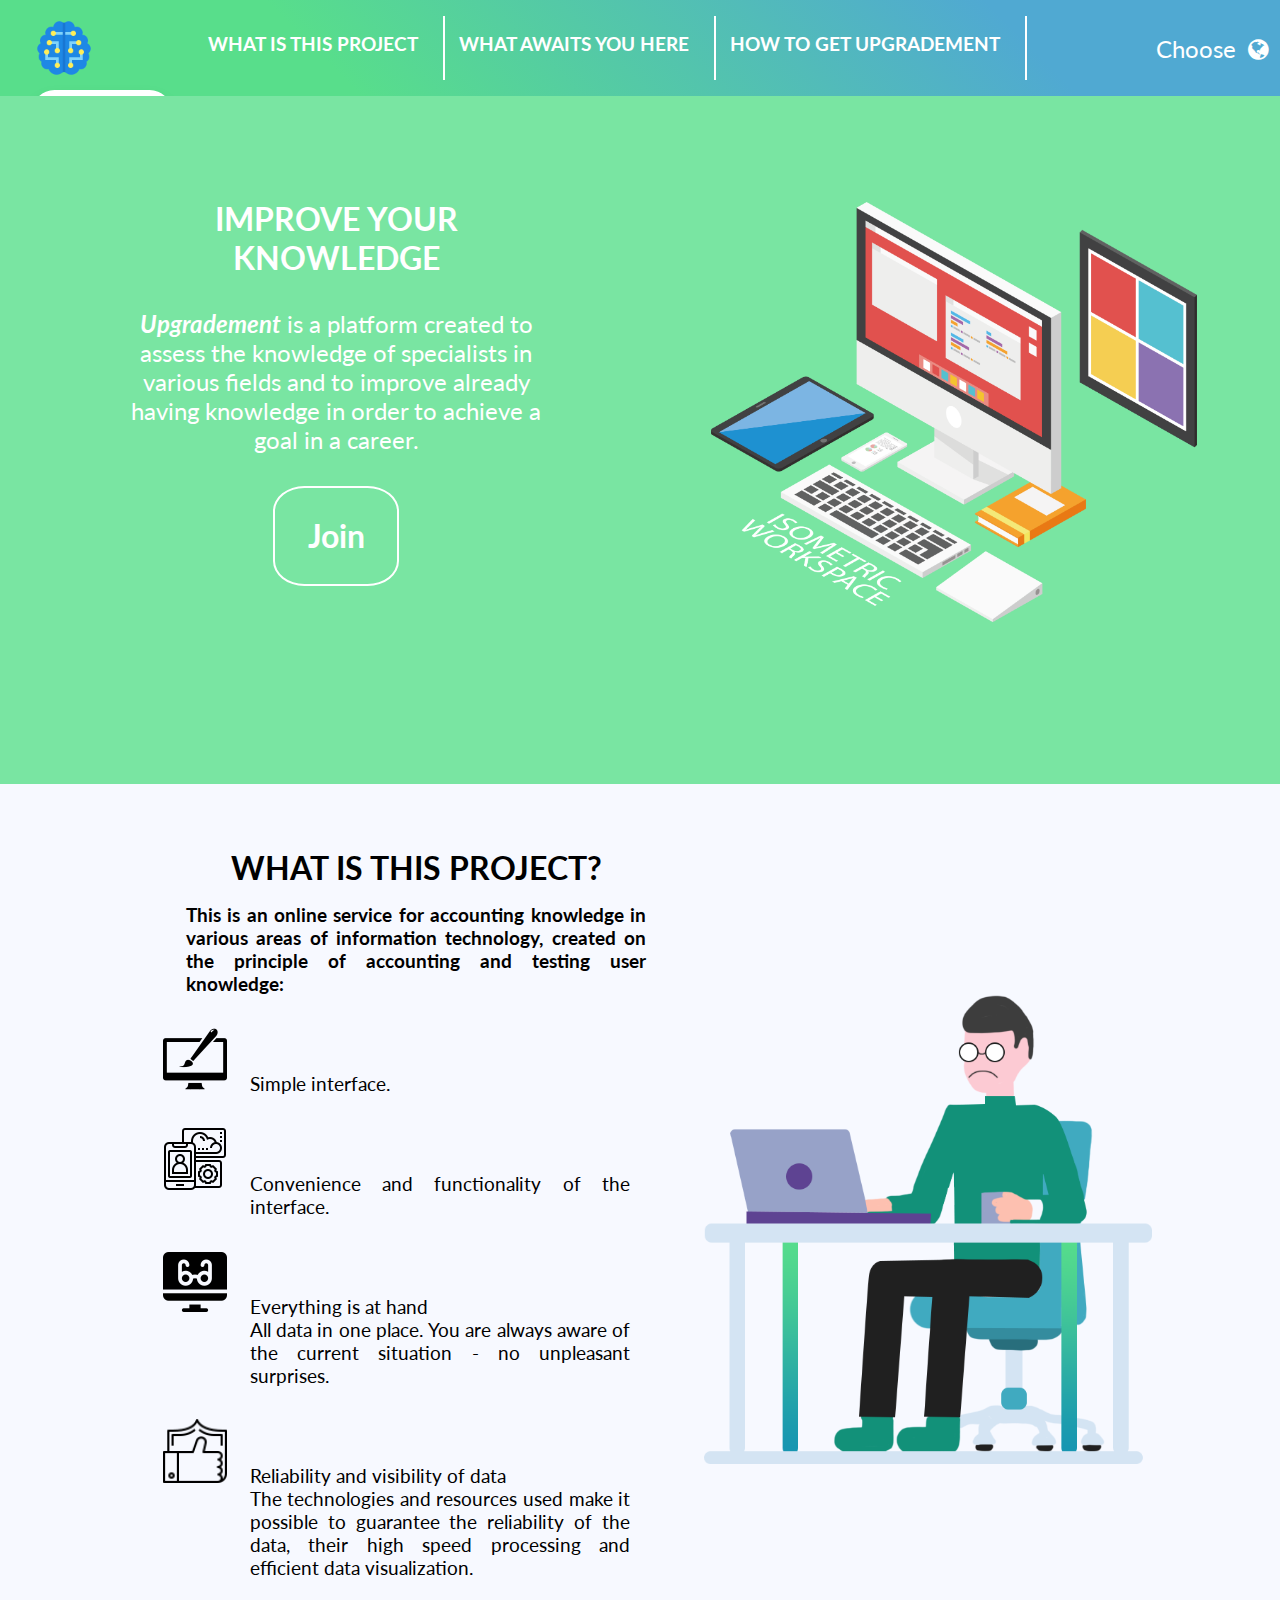
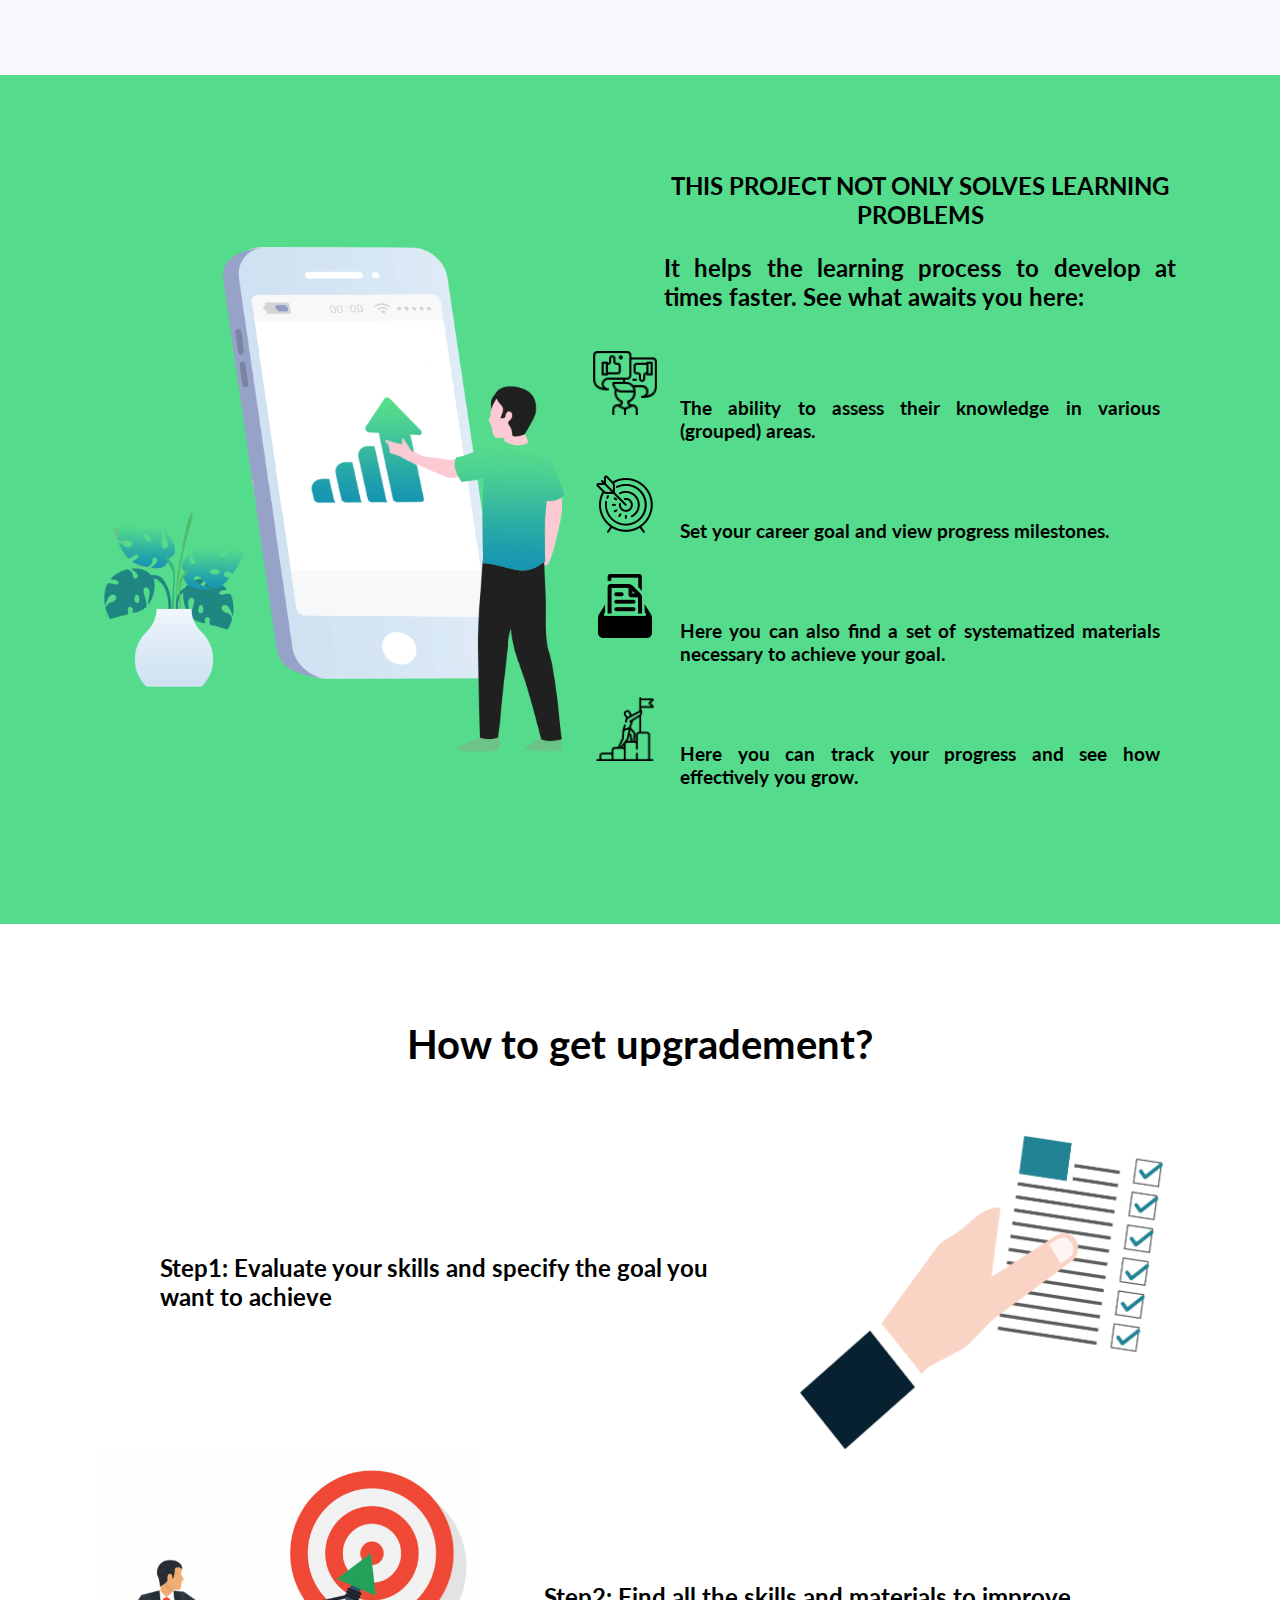
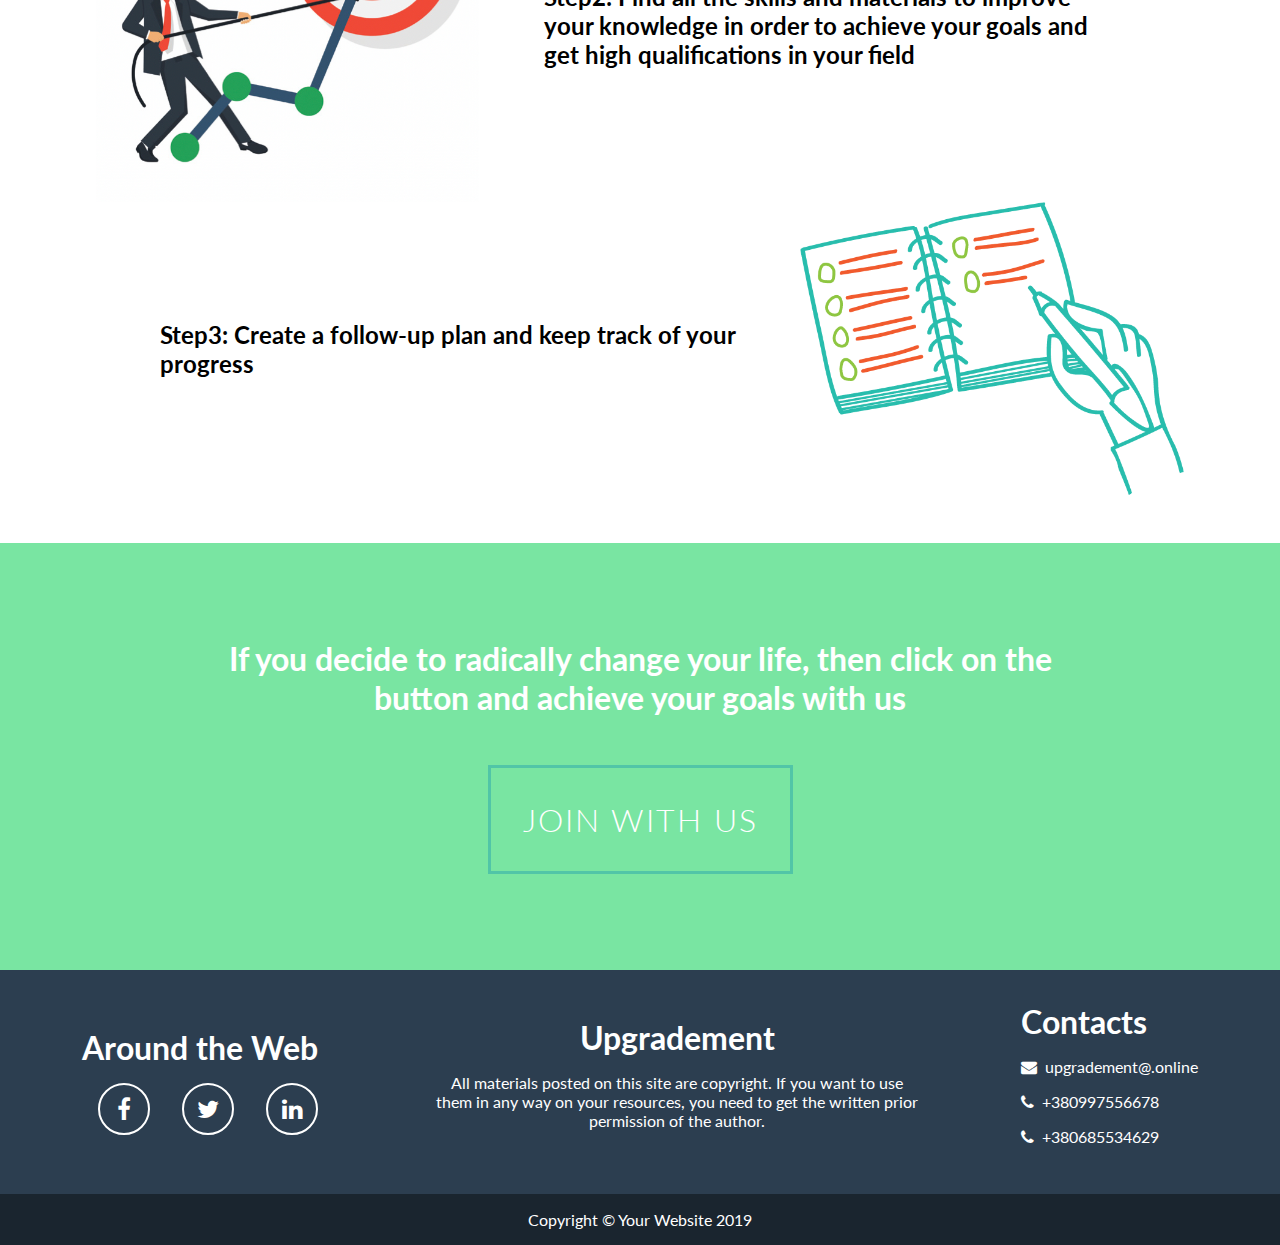
==== about_project.html @ 547504a0 "Add files via upload" ====
<!DOCTYPE html>
<html lang="en">
<head>
	<meta charset="UTF-8">
	<title>Upgradement</title>
	<link rel="stylesheet" type="text/css" href="css/style_about_project.css">
	<link rel="shortcut icon" href="img/favicon.png"/>
	<link rel="stylesheet" href="https://maxcdn.bootstrapcdn.com/font-awesome/4.5.0/css/font-awesome.min.css">
	<script type="text/javascript" src="js/jquery-3.4.1.min.js"></script>
		<script type="text/javascript" src="js/slaider.js"></script>
	<script type="text/javascript">
		/*$(window).on('load', function () {
    	var $preloader = $('#preloader'),
        $animation = $preloader.find('.animation');
    	$animation.fadeOut();
    	$preloader.delay(500).fadeOut('slow');
		});*/
	</script>

	<script type="text/javascript" src="js/slaider.js"></script>
</head>
<body>
	<!--<div id="preloader"><div class="contpre"><span class="animation"></span><br>Loading<br><br><br><img src="img/832.gif"></div></div>-->
	<header>
		<div class="menu_fixed">	
			<a href="about_project.html" class="logo"><img src="img/logo.png" alt="Improve your knowledge" class="logo" onmouseover="this.src='img/logo_hover.png';"  
			onmouseout="this.src='img/logo.png';"/></a>
			<nav class="menu stroke">
				<ul class="menu__list">
					<li class="menu__item">
						<a href="#about_project"  class="btn" style="text-transform: uppercase;">What is this project </a>
					</li>
					<li class="menu__item" style="text-transform: uppercase;">
						<a href="#awaits" class="btn">What awaits you here </a>
					</li>
					<li class="menu__item">
						<a href="#getting" class="btn">How to get upgradement</a>
					</li>
				</ul>
			</nav>
			<div id="menu_body">
	<ul>
		<li><a href="#" onclick="openMenu('sub_menu_3');return(false)" class="language">Choose&nbsp;&nbsp;<i class="fa fa-globe" aria-hidden="true"></i></a>
			<ul id="sub_menu">
				<li><a href="#">English</a></li>
				<li><a href="#" onclick="window.open('http://translate.google.com/translate?u='+encodeURIComponent(location.href)+'&langpair=id%cen&ru=en&sl=ru&tl=ua');"
>Українська</a></li>
				<li><a href="#" onclick="window.open('http://translate.google.com/translate?u='+encodeURIComponent(location.href)+'&langpair=id%cen&ru=en&sl=ru&tl=ru');"
>Російська</a></li>
			</ul>
		</li>
	</ul>
</div>
			<!--
			 <div id="nav">
        <div class="menu-item">
           Choose&nbsp;&nbsp;<i class="fa fa-globe" aria-hidden="true"></i>
            <div class="submenu">
               <ul>
               	<li><a href="#">English</li>
               	<li><a href="#">Українська</li>
               	<li><a href="#">Російська</li>
               </ul>
            </div>
        </div>
    </div>-->
			<a href="registration.html" class="btn-join">Join</a>
		</div>
	</header>
	<section class="page1">
		<div class="container">
			<div class="main-text">
				<h1 class="sign" style="text-transform: uppercase;">Improve your knowledge</h1>
				<p class="content"><span class="upgradement">Upgradement</span> is a platform created to assess the knowledge of specialists in various fields and to improve already having knowledge in order to achieve a goal in a career.</p>
				<a href="registration.html" class="button_join">Join</a>
			</div>
			<div class="slaider">
					<img src="img/slaider/slaider_2.png" class="slaider_2 slide" alt="" />
					<img src="img/slaider/slaider_1.png" class="slaider_1 slide" alt="" />
	 				<img src="img/slaider/slaider_3.png" class="slaider_3 slide" alt="" />
	 				<img src="img/slaider/slaider_4.png" class="slaider_4 slide" alt="" />
	 				<img src="img/slaider/slaider_5.png" class="slaider_5 slide" alt="" />
	 		
			</div>
		</div>
	</section>
	<section class="page2" id="about_project">
		<div class="container_page2">
			<div class="main-text text_page2">
				<h1 class="sign_page2">What is this project?</h1>
				<p class="content_page2">This is an online service for accounting knowledge in various areas of information technology, created on the principle of accounting and testing user knowledge:</p>
				<ul class="list">
					<li style = "list-style-image: url(img/list_page2/list_1.png);">Simple interface.</li>
					<li style = "list-style-image: url(img/list_page2/list_2.png);">Convenience and functionality of the interface.</li>
					<li style = "list-style-image: url(img/list_page2/list_3.png);">Everything is at hand<br>
All data in one place. You are always aware of the current situation - no unpleasant surprises.</li>
					<li style = "list-style-image: url(img/list_page2/list_4.png);">Reliability and visibility of data<br>The technologies and resources used make it possible to guarantee the reliability of the data, their high speed
processing and efficient data visualization.</li>
				</ul>
			</div>
			<div class="page2_images">
				<img src="img/difficulties-img.png" class="img_page2"/>
			</div>
		</div>
	</section>
	<section class="page3" id="awaits">
		<div class="container_page3">
			<div class="page3_images">
				<img src="img/problems-img.png" class="img_page3"/>
			</div>
			<div class="page3_content">
				<h1 class="sign_page3">This project not only solves learning problems</h1>
				<p class="text_page3">It helps the learning process to develop at times faster. See what awaits you here:</p>
				<ul class="list_page3">
					<li style = "list-style-image: url(img/list_page3/list_1.png); ">The ability to assess their knowledge in various (grouped) areas.</li>
					<li style = "list-style-image: url(img/list_page3/list_2.png);">Set your career goal and view progress milestones.</li>
					<li style = "list-style-image: url(img/list_page3/list_3.png);">Here you can also find a set of systematized materials necessary to achieve your goal.</li>
					<li style = "list-style-image: url(img/list_page3/list_4.png);">Here you can track your progress and see how effectively you grow.</li>
				</ul>
			</div>
		</div>
	</section>
	<section class="page4" id="getting">
		<div class="container_page4">
			<div class="page4_content">
				<h1 class="sign_page4">How to get upgradement?</h1>
				<div class="step1">
					<p class="step1_text">Step1: Evaluate your skills and specify the goal you want to achieve</p>
					<img src="img/step1.png" class="step1_img">
				</div>
				<div class="step2">
					<img src="img/step2.png" class="step2_img">
					<p class="step2_text">Step2: Find all the skills and materials to improve your knowledge in order to achieve your goals and get high qualifications in your field</p>
				</div>
				<div class="step3">
					<p class="step3_text">Step3: Create a follow-up plan and keep track of your progress</p>
					<img src="img/step3.png" class="step3_img">
				</div>
			</div>
		</div>
	</section>
	<section class="page5">
		<div class="container_page5">
			<div class="page5_content">
				<h1 class="sign_page5">If you decide to radically change your life, then click on the button and achieve your goals with us</h1>
				<a class="button_agreement" href="registration.html">Join with us</a>
			</div>
		</div>
	</section>
	<footer>
		<div class="wrapper">
			<div class="allaround">
          		<h4 class="around">Around the Web</h4>
          		<div class="social-icons">
            		<a href="#"><i class="fa fa-facebook" aria-hidden="true"></i></a>
            		<a href="#"><i class="fa fa-twitter" aria-hidden="true"></i></a>
            		<a href="#"><i class="fa fa-linkedin" aria-hidden="true"></i></a>
        		</div>
      		</div>
			<div class="text-block">	
				<h1 class="footer_sign">Upgradement</h1>
				<p class="footer_text">All materials posted on this site are copyright. If you want to use them in any way on your resources, you need to get the written prior permission of the author.</p>
			</div>
			<div class="contacts">
				<h1 class="footer_contacts">Contacts</h1>
				<a href="#" class="mail"><i class="fa fa-envelope" aria-hidden="true"></i>&nbsp;&nbsp;upgradement@.online</a>	
				<p class="phone"><i class="fa fa-phone" aria-hidden="true"></i>&nbsp;&nbsp;+380997556678</p>
				<p class="phone"><i class="fa fa-phone" aria-hidden="true"></i>&nbsp;&nbsp;+380685534629</p>
		</div>
		</div>
		<div class="footer_copyright">	
			<p class="copyright">Copyright © Your Website 2019</p>
		</div>

	</footer>
	<!--<div id="openRegistration" class="modalDialog">

		<div class="registration">	
			<a href="#close" title="Close" class="close">X</a>
			<form>
	  		
	  			<input checked="" id="join" name="action" type="radio" value="join">
	  			<label for="join">Join</label>
	  		
	  			<input  id="login" name="action" type="radio" value="Login">
	  			<label for="login">Login</label>
	  			<div id="wrapper">
	    			<input id="email" placeholder="Email" type="text">
	    			<input id="phone" placeholder="Phone" type="tel">
	    			<input id="pass" placeholder="Password" type="password">
	    			<input id="repass" placeholder="Repeat password" type="password">
	  			</div>
	  			<button type="submit">
	    		
	      		Join
	 
	  		</button>
			</form>
		</div>
	</div>-->
</body>

<script type="text/javascript">
var id_menu = new Array('sub_menu_1','sub_menu_2','sub_menu_3');
startList = function allclose() {
	for (i=0; i < id_menu.length; i++){
		document.getElementById(id_menu[i]).style.display = "none";
	}
}
function openMenu(id){
	for (i=0; i < id_menu.length; i++){
		if (id != id_menu[i]){
			document.getElementById(id_menu[i]).style.display = "none";
		}
	}
	if (document.getElementById(id).style.display == "block"){
		document.getElementById(id).style.display = "none";
	}else{
		document.getElementById(id).style.display = "block";
	}
}
window.onload=startList;
</script>


</html>
---- css/style_about_project.css ----
@import url('https://fonts.googleapis.com/css?family=Lato&display=swap');
* {
	margin: 0;
	padding: 0;
	font-family: 'Lato', sans-serif;
}

/*#preloader{
position: fixed;
left: 0;
top: 0;
right:0;
bottom:0;
z-index: 99999;
background-color: #FFFFFF;
}
 
 
.contpre{
width: 250px;
height: 100px;
position: absolute;
left: 50%;
top: 48%;
margin-left:-125px;
margin-top:-75px;
color:#000000;
font-style: italic;
font-size:5rem;
letter-spacing:-2px;
text-align:center;
line-height:35px;
}
 
#preloader .animation {
position: absolute;
width: 41px;
height: 41px;
background: url(images/oval.svg) center center no-repeat;
background-size:41px;    
margin: -16px 0 0 -16px;}
*/
.menu_fixed {
	display: flex;
	flex-direction: row;
	align-items: center;
	flex-wrap: wrap;
	justify-content: space-between;
	padding: 1rem 2rem;
	height: 4rem;
	background-image: linear-gradient(45deg, #58de8b, #58de8b, #53c4ad,#50a9d2, #50a9d2);
	overflow: hidden;
    position: fixed; 
    top: 0; 
    width: 100%;
	width: 100%;
	z-index: 1000;

}

.logo {
	width: 4rem;
  	display: block; 
}


#menu_body {
	display: flex;
	flex-direction: column;
	justify-content: center;
	align-items: center;
	text-align: center;
}

.language {
	font-size: 2rem;
}


#menu_body li ul {
	display: none;
	}
#sub_menu {
	position: fixed;
	width: 200px;
	height: 150px;
	display: flex;
	justify-content: center;
	align-items: center;
	margin: 0 auto;
	text-align: center;
}
#menu_body li:hover ul, #menu_body li.over ul {
	display: block;
	}
 #menu_body {
    background:#50a9d2;
    width: 200px;
    }
#menu_body a {
	display: block;
	width: 200px;
	height: auto;
	padding: 12px 0px;
	} 

#menu_body ul li {
    list-style-type: none;
    } 

#menu_body ul li a {
    color: #fff;
    text-decoration: none;
	font-size: 1.5rem;
    } 

#menu_body ul li a:hover {
    color: #50a9d2;
    text-decoration: none;
	background:#FFFFFF;
    } 

#menu_body ul li ul li {
    border: 0;
    list-style-type: none;
    color: #fff;
    list-style-position: inside;
	background:#50a9d2;
    } 


.menu {
	width: 65%;
	display: flex;
}

.menu__list {
	list-style-type: none;
	display: flex;
	flex-direction: row;
  	align-items: center;
  	width: 100%;
  	margin: 0 auto;
  	justify-content: space-around;
}

.menu__item {
	padding: 0;
	width: auto;
	height: 100%;
  	display: flex;
}

nav {
  width: 100%;
  display: flex;
  align-items: center;
  justify-content: space-between;
}

nav ul {
  list-style: none;
  text-align: center;
}
nav ul .menu__item {
  display: inline-block;
}
nav ul .menu__item a {
  display: block;
  color: #FFFFFF;
  margin: auto;
  cursor: pointer;
  font-size:1.2rem;
  font-weight: bold;
  position: relative;
  text-decoration: none;
  text-transform: uppercase;
  width: 100%; 
  font-family: 'Lato', sans-serif;
  height: 2rem;
  border-right: 2px solid #FFFFFF;
  padding: 1rem 1rem 1rem 0;
}
nav ul li a,
nav ul li a:after,
nav ul li a:before {
  transition: all .5s;
}


nav.stroke ul li .btn {
  position: relative;
}
nav.stroke ul li .btn:after {
  position: absolute;
  bottom: 0;
  left: 0;
  right: 0;
  margin: auto;
  width: 0%;
  content: '.';
  color: transparent;
  background: #FFFFFF;
  height: 1px;
}
nav.stroke ul li .btn:hover:after {
  width: 100%;
}
nav.stroke ul li .btn:hover {
  width: 100%;
  background-color: Transparent;
  background-repeat:no-repeat;
}

.btn-join {
  text-decoration: none;
  outline: none;
  display: flex;
  align-self: flex-end;
  display: inline-block;
  width: 140px;
  height: 45px;
  line-height: 45px;
  border-radius: 45px;
  margin: 10px 50px 10px 0;
  font-family: 'Montserrat', sans-serif;
  font-size: 24px;
  text-transform: uppercase;
  text-align: center;
  letter-spacing: 3px;
  font-weight: 600;
  color: #79E5A2;
  background: white;
  box-shadow: 0 8px 15px rgba(0,0,0,.1);
  transition: .3s;
}
.btn-join:hover {
  background: #2EE59D;
  box-shadow: 0 15px 20px rgba(46,229,157,.4);
  color: white;
  transform: translateY(-7px);
}


/*header-end*/
/*content*/
.container {
	display: grid;
	grid-template-columns: [col1start] 50% [col1end] 10px 
                           [col2start] 50% [col2end];
    grid-template-rows: [row1start] auto [row1end];
    width: 95%;
    height: 40rem;
    margin: 0 auto;
    padding-top: 6rem;
    padding-bottom: 3rem;
    

}

.main-text {
	width: 100%;
	height: 100%;
	grid-column: col1start/col1end;
	grid-row: row1start;
	display: flex;
	flex-direction: column;
	justify-content: center;
	align-items: center;

}

.slaider {
	width: 100%;
	height: auto;
	grid-column: col2start/col2end;
	grid-row: row1start;
	display: flex;
	justify-content: center;
	align-items: center;
	position: relative;
	overflow:hidden;
}

.actived {
z-index: 2;
}

.slaider .slaider_1,
.slaider .slaider_2,
.slaider .slaider_3,
.slaider .slaider_4,
.slaider .slaider_5 {
	width: 80%;
	height: auto;
	margin-bottom: 3rem;

}

.slide {
opacity: 0;
position: absolute;
}

.page1 {
	background-color: #79E5A2;
}

.button_join {
	background-color: #79E5A2;
	color: #FFFFFF;
	border: 2px solid #FFFFFF;
	font-size: 2em;
	width: 20%;
	height: 15%;
	font-weight: bold;
	border-radius: 25%;
	margin-bottom: 3rem;
	cursor: pointer;
	color: #FFFFFF;
	text-decoration: none;
	display: flex;
	justify-content: center;
	align-items: center;
}

.button_join:hover {
	background-color: #F3F3F3;
	border: 2px solid #1A99AD;
	color: #50AFC8;
}



.sign {
	font-size: 2rem;
	color: #FFFFFF;
	width: 70%;
	text-align: center;
	margin-bottom: 2rem;
	font-weight: bold;
}

.upgradement {
	font-weight: bold;
	font-style: italic;
}

.content {
	font-size: 1.5rem;
	color: #FFFFFF;
	width: 70%;
	text-align: center;
	margin-bottom: 2rem;
}

.page2 {
	background-color: #F7F9FF;
}

.container_page2 {
	width: 100%;
	height: auto;
	display: flex;
	flex-direction: row;
	flex-wrap: wrap;
	justify-content: center;
	padding: 4rem 0;
}

.text_page2 {
	width: 45%;
}

.sign_page2 {
	font-size: 2rem;
	color: #000000;
	width: 70%;
	text-align: center;
	margin-bottom: 1rem;
	font-weight: bold;
	text-transform: uppercase;
}

.content_page2 {
	font-size: 1.2rem;
	color: #000000;
	width: 80%;
	display: flex;
	justify-content: center;
	padding: 0 1rem;
	text-align: justify;
	font-weight: bold;
	margin-bottom: 1rem;
}

.page2_images {
	width: 35%;
	display: flex;
	justify-content: center;
	align-items: center;
}

.page2_images .img_page2 {
	width: 100%;
	height: auto;
	margin: 4rem 0;

}

.list {
	display: flex;
	width: 80%;
	justify-content: center;
	flex-direction: column;
	text-align: justify;
	font-size: 1.2rem;
	margin-bottom: 1rem;
}

.list li {
	padding: 1rem;
	margin-left: 3rem;
}

.container_page3 {
	display: flex;
	flex-direction: row;
	flex-wrap: wrap;
	justify-content: center;
	width: 100%;
	height: auto;
}

.page3 {
	background-color: #54DC8C; 
	padding: 6rem 0;
}

.page3_images {
	width: 40%;
	display: flex;
	justify-content: space-between;
	align-items: center;
	margin: 3rem; 
}

.page3_images .img_page3 {
	width: 90%;
	height: 90%;
}

.page3_content {
	width: 40%;
	display: flex;
	flex-direction: column;
	justify-content: center;
	align-items: center;
	margin-right: 3rem;
}

.sign_page3 {
	font-size: 1.5rem;
	color: #000000;
	text-align: center;
	font-weight: bold;
	text-transform: uppercase;
	margin-bottom: 1.5rem;
}

.text_page3 {
	margin-bottom: 1.5rem;
	font-size: 1.5rem;
	font-weight: bold;
	text-align: justify;
	color:#000000;
}

.list_page3 {
	margin-bottom: 1.5rem;
	font-size: 1.2rem;
	font-weight: bold;
	text-align: justify;
	color:#000000;
}

.list_page3 li {
	padding: 1rem; 
}

.container_page4 {
	display: flex;
	flex-direction: column;
	justify-content: center;
	width: 100%;
	height: auto;
	padding: 3rem 0;
}

.sign_page4 {
	text-align: center;
	font-size: 2.5rem;
	margin: 3rem;
}

.step1 {
	display: flex;
	justify-content: center;
	flex-direction: row;
	flex-wrap: wrap;
	align-items: center;
	font-size: 1.5rem;
	font-weight: bold;
}

.step1_img {
	width: 30%;
}

.step1_text,
.step2_text,
.step3_text {
	width: 45%;
	padding: 0 4rem;
}

.step2 {
	display: flex;
	justify-content: center;
	flex-direction: row;
	flex-wrap: wrap;
	align-items: center;
	font-size: 1.5rem;
	font-weight: bold;
}

.step2_img {
	width: 30%;
}

.step3 {
	display: flex;
	justify-content: center;
	flex-direction: row;
	flex-wrap: wrap;
	align-items: center;
	font-size: 1.5rem;
	font-weight: bold;
}

.step3_img {
	width: 30%;
}

.container_page5 {
	width: 100%;
	height: auto;
	padding: 3rem 0;
	background-color: #79E5A2;
}

.page5_content {
	display: flex;
	justify-content: center;
	align-items: center;
	flex-direction: column;
}

.sign_page5 {
	font-size: 2rem;
	color: #FFFFFF;
	text-align: center;
	width: 70%;
	margin-top: 3rem;
}

.button_agreement {
  text-decoration: none;
  outline: none;
  display: inline-block;
  padding: 2rem;
  margin: 3rem;
  position: relative;
  color: #FFFFFF;
  font-size: 2rem;
  border: 3px solid rgba(22,149,176,.4);
  background: none;
  font-weight: 300;
  text-transform: uppercase;
  letter-spacing: 2px;
}
.button_agreement:before,
.button_agreement:after {
  content: "";
  position: absolute;
  width: 0;
  height: 0;
  opacity: 0;
  box-sizing: border-box;
}
.button_agreement:before {
  bottom: 0;
  left: 0;
  border-left: 3px solid white;
  border-top: 3px solid white;
  transition: 0s ease opacity .8s, .2s ease width .4s, .2s ease height .6s;
}
.button_agreement:after {
  top: 0;
  right: 0;
  border-right: 3px solid white;
  border-bottom: 3px solid white;
  transition: 0s ease opacity .4s, .2s ease width , .2s ease height .2s;
}
.button_agreement:hover:before,
.button_agreement:hover:after{
  height: 100%;
  width: 100%;
  opacity: 1;
}
.button_agreement:hover:before {
	transition: 0s ease opacity 0s, .2s ease height, .2s ease width .2s;
}
.button_agreement:hover:after {
	transition: 0s ease opacity .4s, .2s ease height .4s , .2s ease width .6s;
}
.button_agreement:hover {
	background: rgba(255,255,255,.2);
}
/*content_end*/
/*footer*/
.wrapper {
	display: flex;
	flex-direction: row;
	justify-content: space-around;
	align-items: center;
	flex-wrap: wrap;
	padding: 2rem;
	background-color: #2C3E50;
	color: #FFFFFF;
}

.text-block {
	width: 40%;
	display: flex;
	flex-direction: column;
	justify-content: center;
	align-items: center;
}

.footer_sign {
	font-size: 2rem;
	text-align: center;
	margin-bottom: 1rem;
}

.footer_text {
	font-size: 1rem;
	text-align: center;
	margin-bottom: 1rem;
}


.allaround {
	display: flex;
	flex-direction: column;
	justify-content: center;
}

.around {
	font-size: 2rem;
	margin-top: 1rem;
}
.social-icons {
	display: flex;
	flex-direction: row;
	justify-content: center;
	margin: 1rem 0;
}

.social-icons a 
{
  display: inline-block;
  width:3rem;
  height: 3rem;
  text-align: center;
  background: ##2C3E50;
  color: #FFFFFF;
  text-decoration: none;
  border-radius: 50%;
  transition: 0.5s;
  border: 2px solid #FFFFFF;
  margin: 0 1rem;
}
.social-icons a .fa{
  font-size: 1.5rem;
  line-height: 3rem; 
}
.social-icons a:hover {
  background:#FFFFFF;
  color: #000000;
}

.footer_contacts {
	font-size: 2rem;
	margin-bottom: 1rem; 
}

.mail {
	text-decoration: none;
	color: #FFFFFF;
	font-size: 1rem;
	display: block;
	margin-bottom: 1rem;
}

.phone {
	color: #FFFFFF;
	font-size: 1rem;
	display: block;
	margin-bottom: 1rem;
}

.footer_copyright {
	padding: 1rem 0;
    background-color: #1A252F;
    color: #FFFFFF;
    text-align: center;
}
/*footer_end*/

.modalDialog {
    position: fixed;
    top: 0;
    right: 0;
    bottom: 0;
    left: 0;
    width: 100%;
    background: rgba(0,0,0,0.7);
    z-index: 99999;
    -webkit-transition: opacity 400ms ease-in;
    -moz-transition: opacity 400ms ease-in;
    transition: opacity 400ms ease-in;
    display: none;
    pointer-events: none;
}
.modalDialog:target {
    display: flex;
    justify-content: center;
  	align-items: center;
    pointer-events: auto;
}




.registration {
	background: #6ED0F6;
  	color: #FFFFFF;
  	display: flex;
  	justify-content: center;
  	align-items: center;
  	margin: 0 auto;
  	width: 50%;
  	height: auto;
  	border-radius: 10%;
}

:focus { outline: none; }
::-webkit-input-placeholder { color: #DEDFDF; }
::-moz-placeholder { color: #DEDFDF; }
:-moz-placeholder { color: #DEDFDF; }
::-ms-input-placeholder { color: #DEDFDF; }





#wrapper { 
	overflow: hidden; 
}


#wrapper { 
	height:auto; 
}

#join:checked ~ button span { transform: translate3d(0,-9rem,0); }



form {
  width: 60%;
  padding: 3rem;
  
}

label[for="join"] {
	font-size: 2rem;
	display: flex;
	justify-content: center;
}

input[type=radio] { 
	display: none; 
}


label {
  cursor: pointer;
  display: inline-block;
  font-size: 22px;
  font-weight: 800;
  opacity: .5;
  margin-bottom: 30px;
  text-transform: uppercase;
}
label:hover {
  transition: all .3s cubic-bezier(.6,0,.4,1);
  opacity: 1;
}
input[type=radio]:checked + label { opacity: 1; }

input[type=text],
input[type=password],
input[type=tel] {
  background: #fff;
  border: none;
  border-radius: 8px;
  font-size: 1.5rem;
  font-family: 'Raleway', sans-serif;
  height: 4rem;
  width: 99.5%;
  margin-bottom: 1rem;
  opacity: 1;
  text-indent: 1.5rem;
  transition: all .2s ease-in-out;
}
button {
  background: #079BCF;
  border: none;
  border-radius: 8px;
  color: #fff;
  cursor: pointer;
  font-family: 'Raleway', sans-serif;
  font-size: 2rem;
  height: 4rem;
  width: 100%;
  margin-bottom: 1rem;
  overflow: hidden;
  transition: all .3s cubic-bezier(.6,0,.4,1);
}
button span {
  display: block;
  line-height: 4rem;

  transform: translate3d(0,0,0);
}
button:hover {
  background: #007BA5;
}

.close {
    color: #FFFFFF;
    line-height: 3rem;
    position: absolute;
    right: 28%;
    font-size: 3rem;
    text-align: center;
    top: 10%;
    width: 3rem;
    text-decoration: none;
    font-weight: bold;
    
}

.close:hover { 
	color: #000000;
}
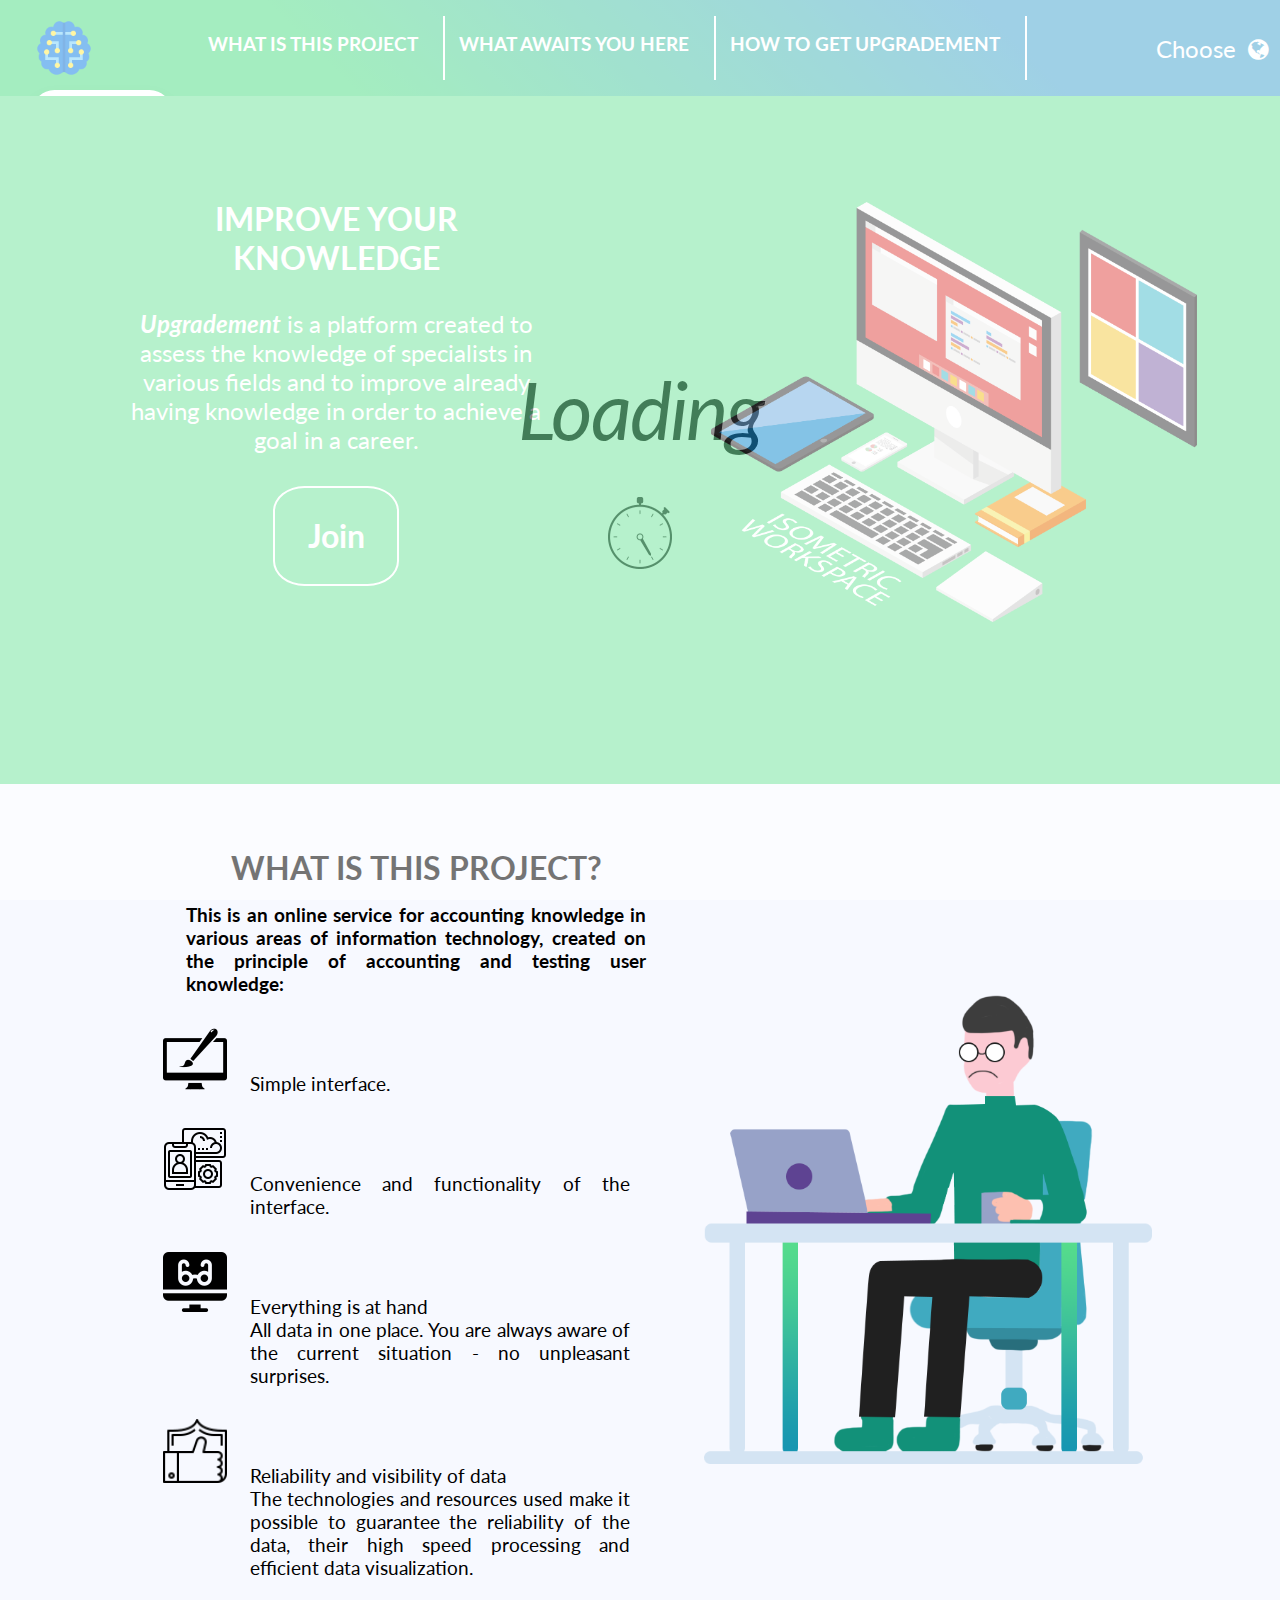
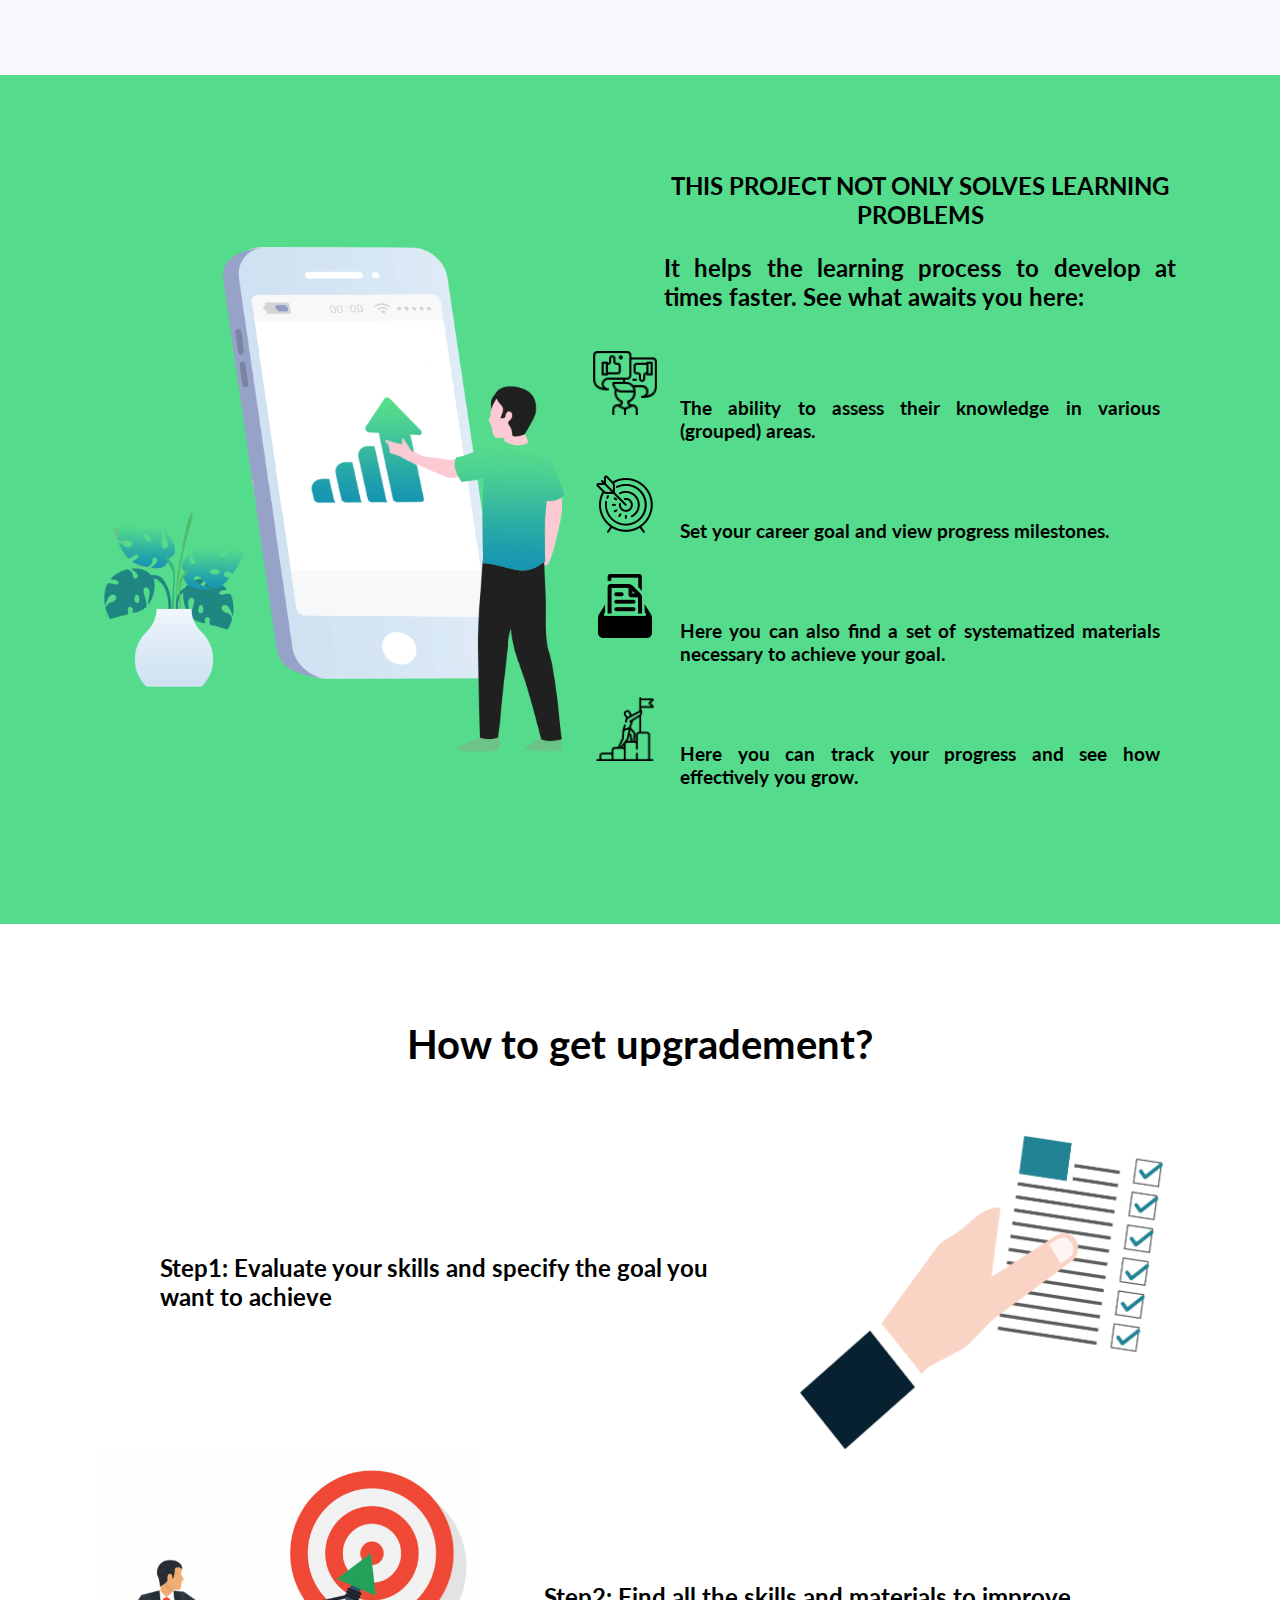
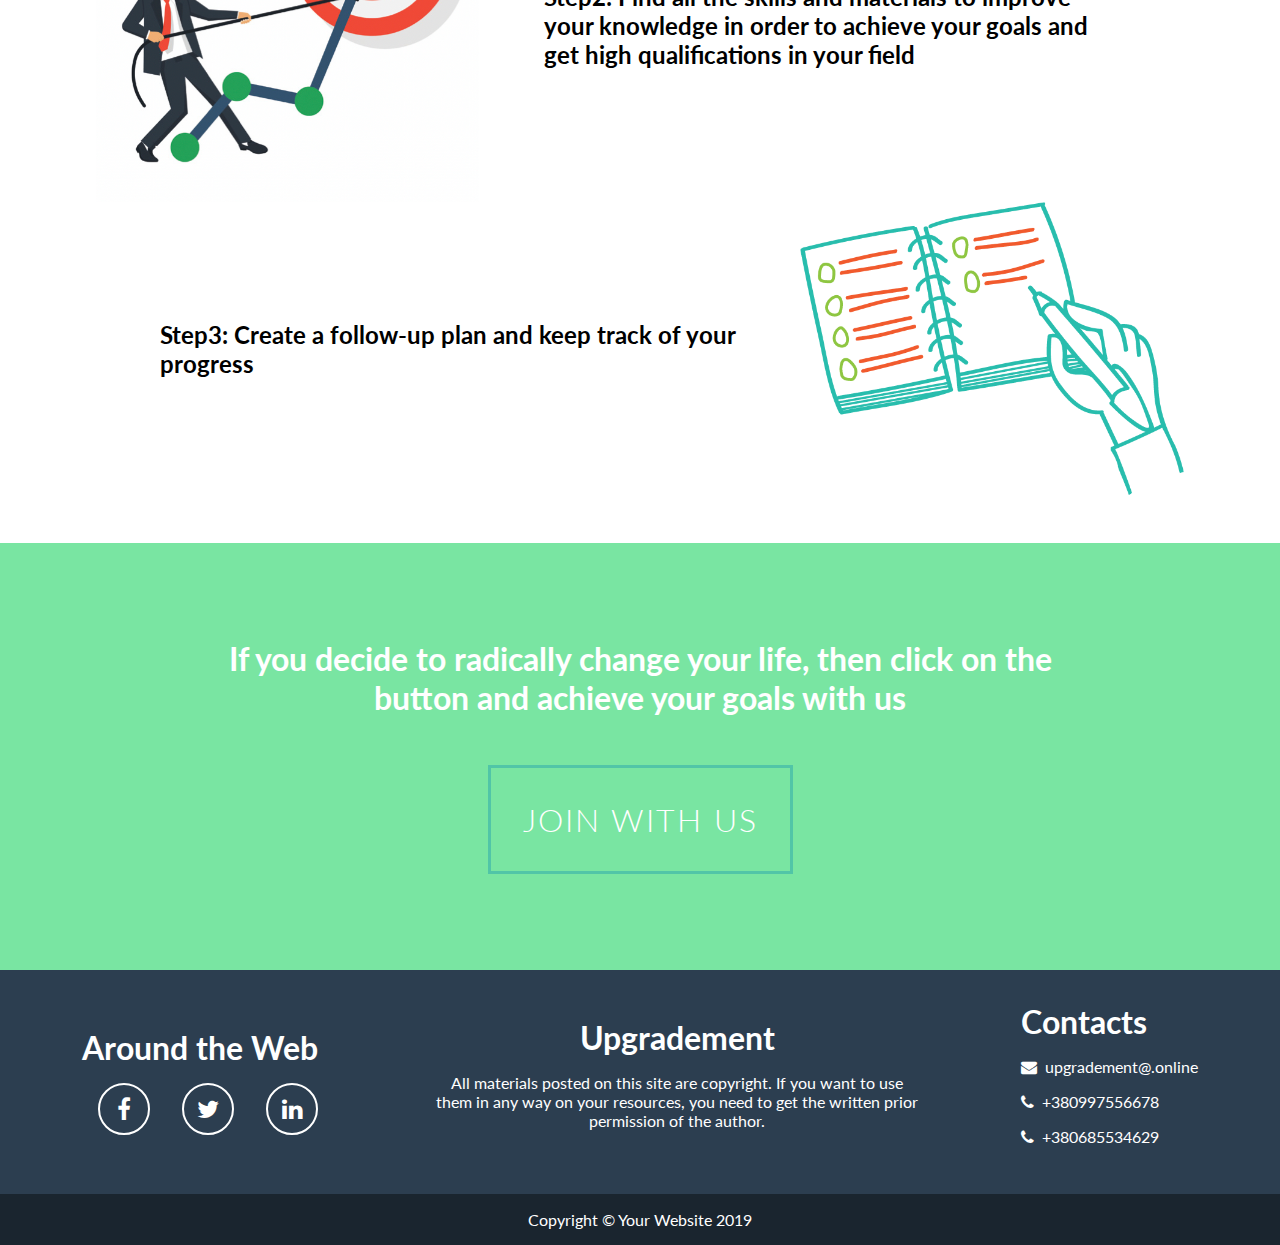
==== commit 29620516: "Add files via upload" ====
--- a/about_project.html
+++ b/about_project.html
@@ -9,18 +9,18 @@
 	<script type="text/javascript" src="js/jquery-3.4.1.min.js"></script>
 		<script type="text/javascript" src="js/slaider.js"></script>
 	<script type="text/javascript">
-		/*$(window).on('load', function () {
+		$(window).on('load', function () {
     	var $preloader = $('#preloader'),
         $animation = $preloader.find('.animation');
     	$animation.fadeOut();
     	$preloader.delay(500).fadeOut('slow');
-		});*/
+		});
 	</script>
 
 	<script type="text/javascript" src="js/slaider.js"></script>
 </head>
 <body>
-	<!--<div id="preloader"><div class="contpre"><span class="animation"></span><br>Loading<br><br><br><img src="img/832.gif"></div></div>-->
+	<div id="preloader"><div class="contpre"><span class="animation"></span><br>Loading<br><br><br><img src="img/832.gif"></div></div>
 	<header>
 		<div class="menu_fixed">	
 			<a href="about_project.html" class="logo"><img src="img/logo.png" alt="Improve your knowledge" class="logo" onmouseover="this.src='img/logo_hover.png';"  
@@ -43,27 +43,13 @@
 		<li><a href="#" onclick="openMenu('sub_menu_3');return(false)" class="language">Choose&nbsp;&nbsp;<i class="fa fa-globe" aria-hidden="true"></i></a>
 			<ul id="sub_menu">
 				<li><a href="#">English</a></li>
-				<li><a href="#" onclick="window.open('http://translate.google.com/translate?u='+encodeURIComponent(location.href)+'&langpair=id%cen&ru=en&sl=ru&tl=ua');"
->Українська</a></li>
-				<li><a href="#" onclick="window.open('http://translate.google.com/translate?u='+encodeURIComponent(location.href)+'&langpair=id%cen&ru=en&sl=ru&tl=ru');"
->Російська</a></li>
+				<li><a href="#" onclick="window.open('http://translate.google.com/translate?u='+encodeURIComponent(location.href)+'&langpair=id%cen&ru=en&sl=ru&tl=ua');">Українська</a></li>
+				<li><a href="#" onclick="window.open('http://translate.google.com/translate?u='+encodeURIComponent(location.href)+'&langpair=id%cen&ru=en&sl=ru&tl=ru');">Російська</a></li>
 			</ul>
 		</li>
 	</ul>
 </div>
-			<!--
-			 <div id="nav">
-        <div class="menu-item">
-           Choose&nbsp;&nbsp;<i class="fa fa-globe" aria-hidden="true"></i>
-            <div class="submenu">
-               <ul>
-               	<li><a href="#">English</li>
-               	<li><a href="#">Українська</li>
-               	<li><a href="#">Російська</li>
-               </ul>
-            </div>
-        </div>
-    </div>-->
+
 			<a href="registration.html" class="btn-join">Join</a>
 		</div>
 	</header>
--- a/css/style_about_project.css
+++ b/css/style_about_project.css
@@ -5,7 +5,7 @@
 	font-family: 'Lato', sans-serif;
 }
 
-/*#preloader{
+#preloader{
 position: fixed;
 left: 0;
 top: 0;
@@ -39,7 +39,7 @@
 background: url(images/oval.svg) center center no-repeat;
 background-size:41px;    
 margin: -16px 0 0 -16px;}
-*/
+
 .menu_fixed {
 	display: flex;
 	flex-direction: row;
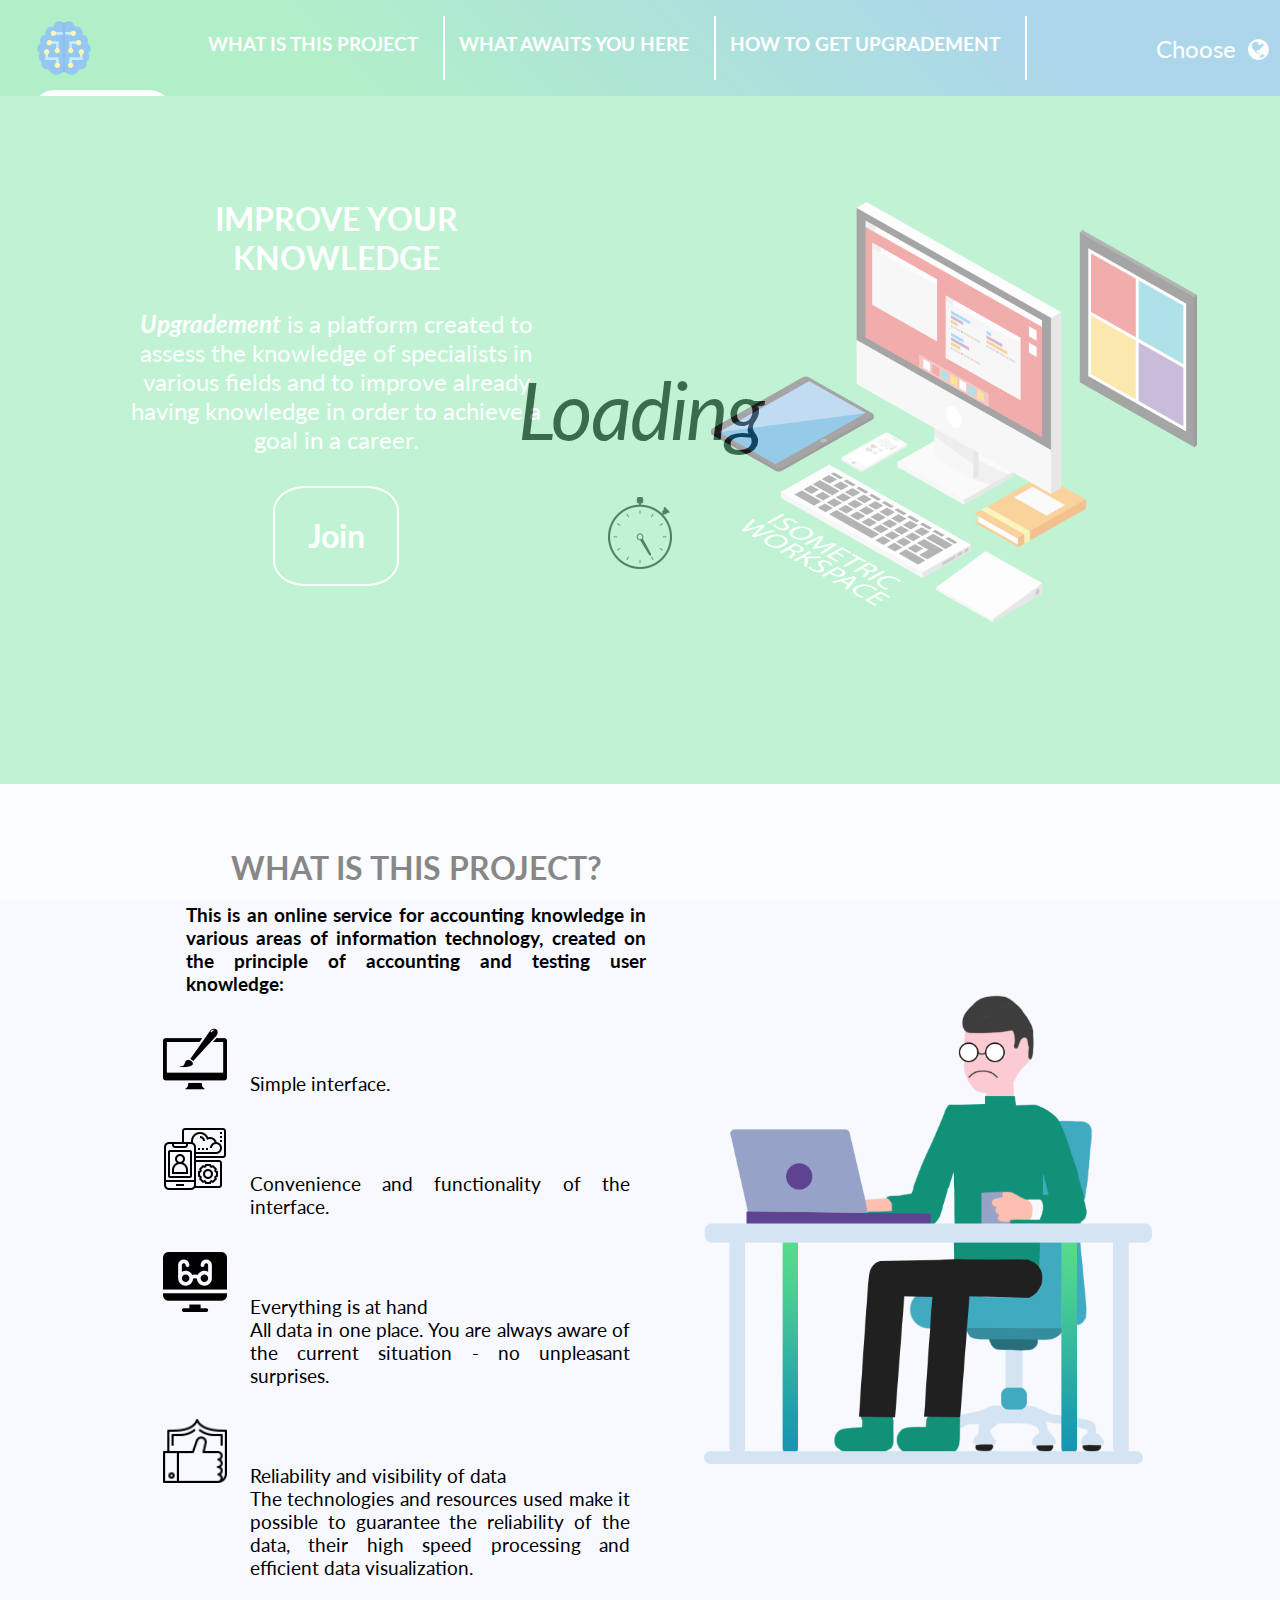
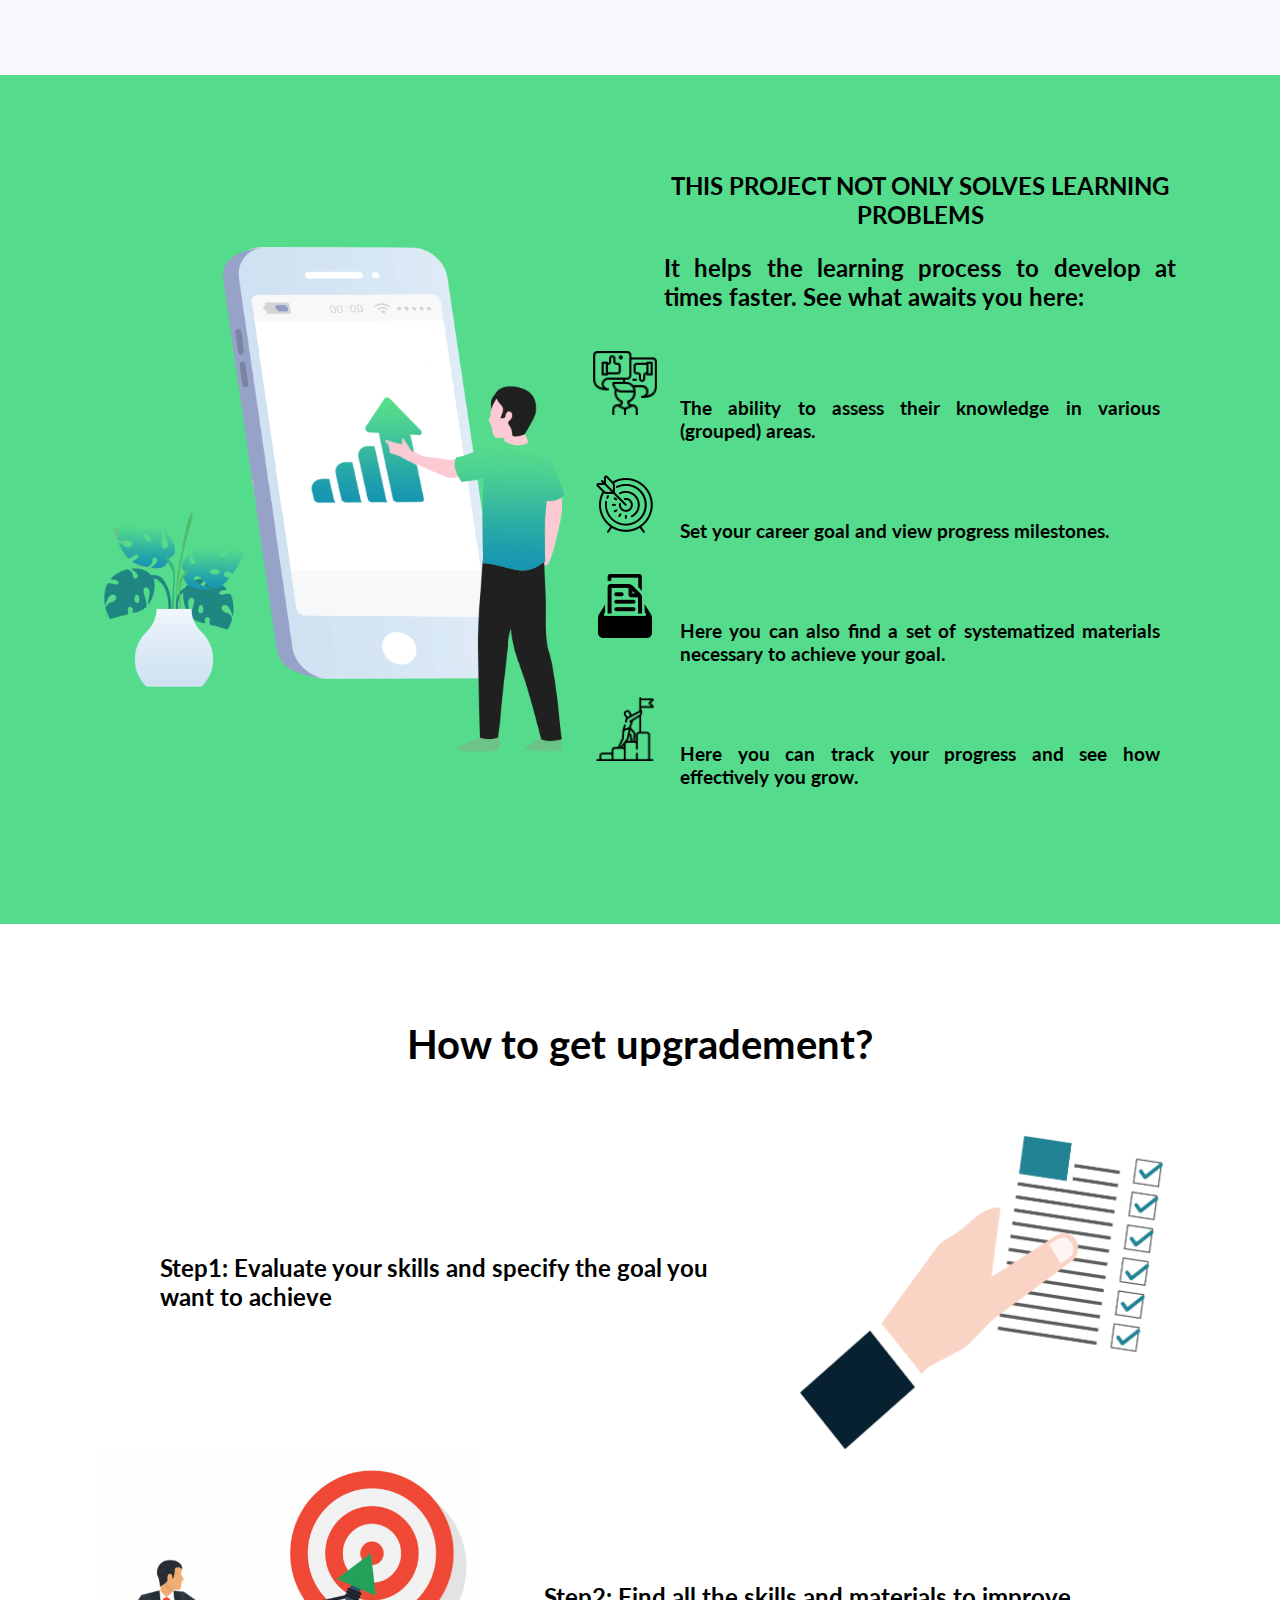
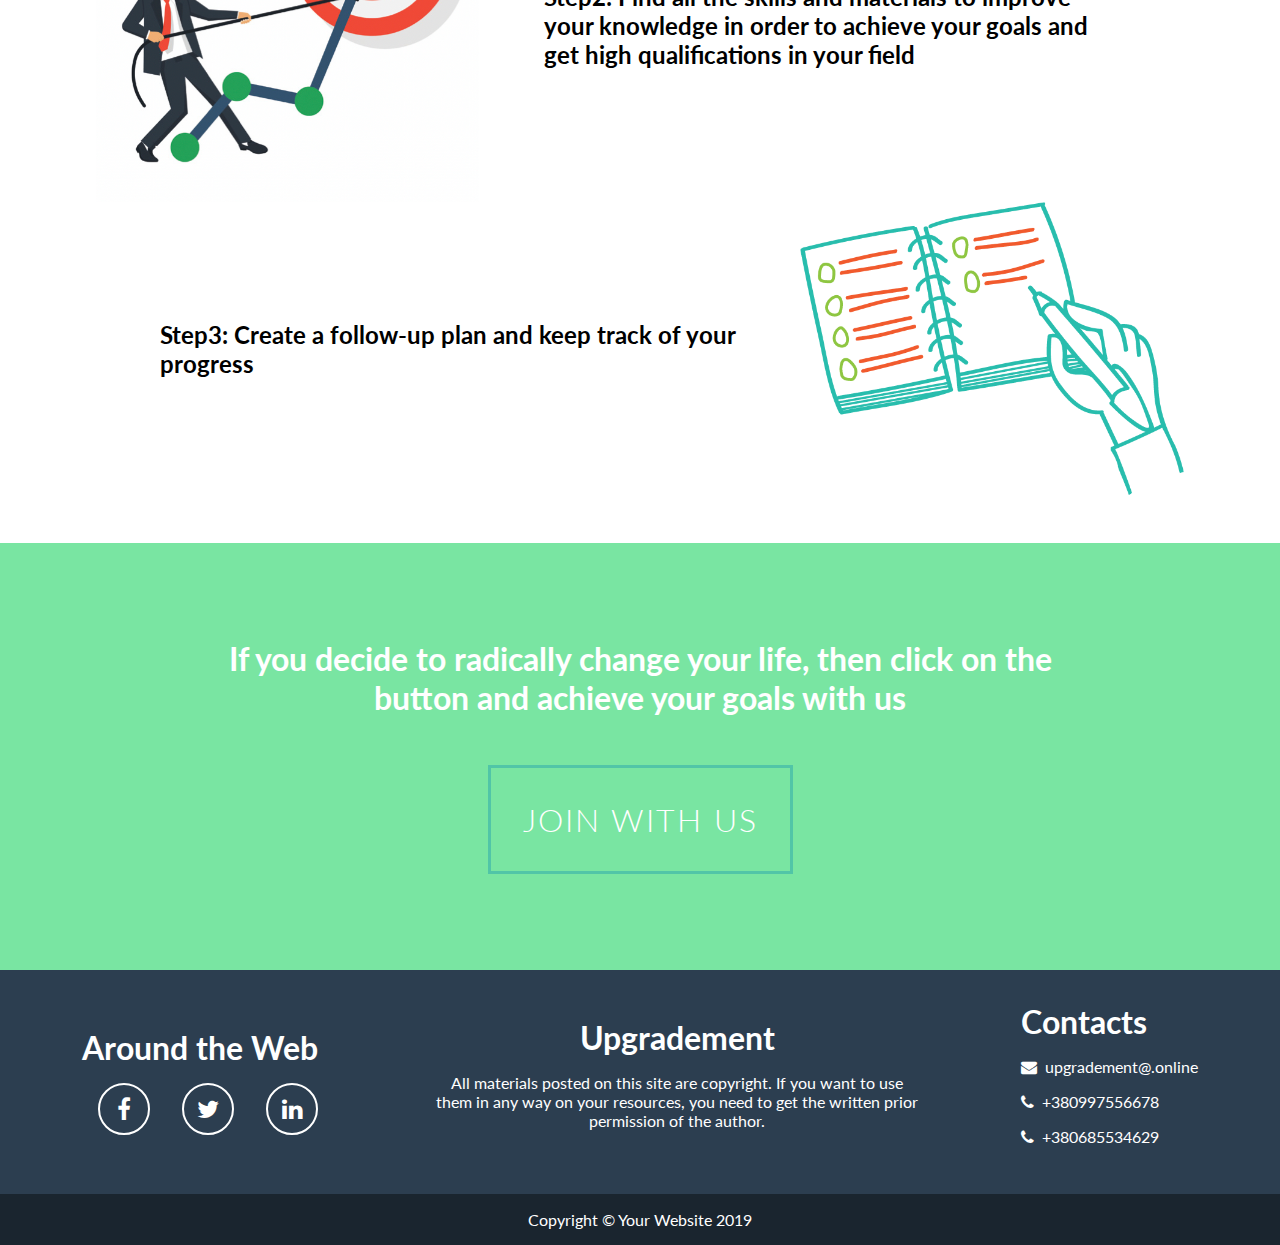
==== commit 66ffd9f1: "Add files via upload" ====
--- a/about_project.html
+++ b/about_project.html
@@ -8,14 +8,7 @@
 	<link rel="stylesheet" href="https://maxcdn.bootstrapcdn.com/font-awesome/4.5.0/css/font-awesome.min.css">
 	<script type="text/javascript" src="js/jquery-3.4.1.min.js"></script>
 		<script type="text/javascript" src="js/slaider.js"></script>
-	<script type="text/javascript">
-		$(window).on('load', function () {
-    	var $preloader = $('#preloader'),
-        $animation = $preloader.find('.animation');
-    	$animation.fadeOut();
-    	$preloader.delay(500).fadeOut('slow');
-		});
-	</script>
+	<script type="text/javascript" src="js/preloader.js">	</script>
 
 	<script type="text/javascript" src="js/slaider.js"></script>
 </head>
@@ -43,8 +36,8 @@
 		<li><a href="#" onclick="openMenu('sub_menu_3');return(false)" class="language">Choose&nbsp;&nbsp;<i class="fa fa-globe" aria-hidden="true"></i></a>
 			<ul id="sub_menu">
 				<li><a href="#">English</a></li>
-				<li><a href="#" onclick="window.open('http://translate.google.com/translate?u='+encodeURIComponent(location.href)+'&langpair=id%cen&ru=en&sl=ru&tl=ua');">Українська</a></li>
-				<li><a href="#" onclick="window.open('http://translate.google.com/translate?u='+encodeURIComponent(location.href)+'&langpair=id%cen&ru=en&sl=ru&tl=ru');">Російська</a></li>
+				<li><a href="#">Українська</a></li>
+				<li><a href="#">Російська</a></li>
 			</ul>
 		</li>
 	</ul>
@@ -159,31 +152,6 @@
 		</div>
 
 	</footer>
-	<!--<div id="openRegistration" class="modalDialog">
-
-		<div class="registration">	
-			<a href="#close" title="Close" class="close">X</a>
-			<form>
-	  		
-	  			<input checked="" id="join" name="action" type="radio" value="join">
-	  			<label for="join">Join</label>
-	  		
-	  			<input  id="login" name="action" type="radio" value="Login">
-	  			<label for="login">Login</label>
-	  			<div id="wrapper">
-	    			<input id="email" placeholder="Email" type="text">
-	    			<input id="phone" placeholder="Phone" type="tel">
-	    			<input id="pass" placeholder="Password" type="password">
-	    			<input id="repass" placeholder="Repeat password" type="password">
-	  			</div>
-	  			<button type="submit">
-	    		
-	      		Join
-	 
-	  		</button>
-			</form>
-		</div>
-	</div>-->
 </body>
 
 <script type="text/javascript">
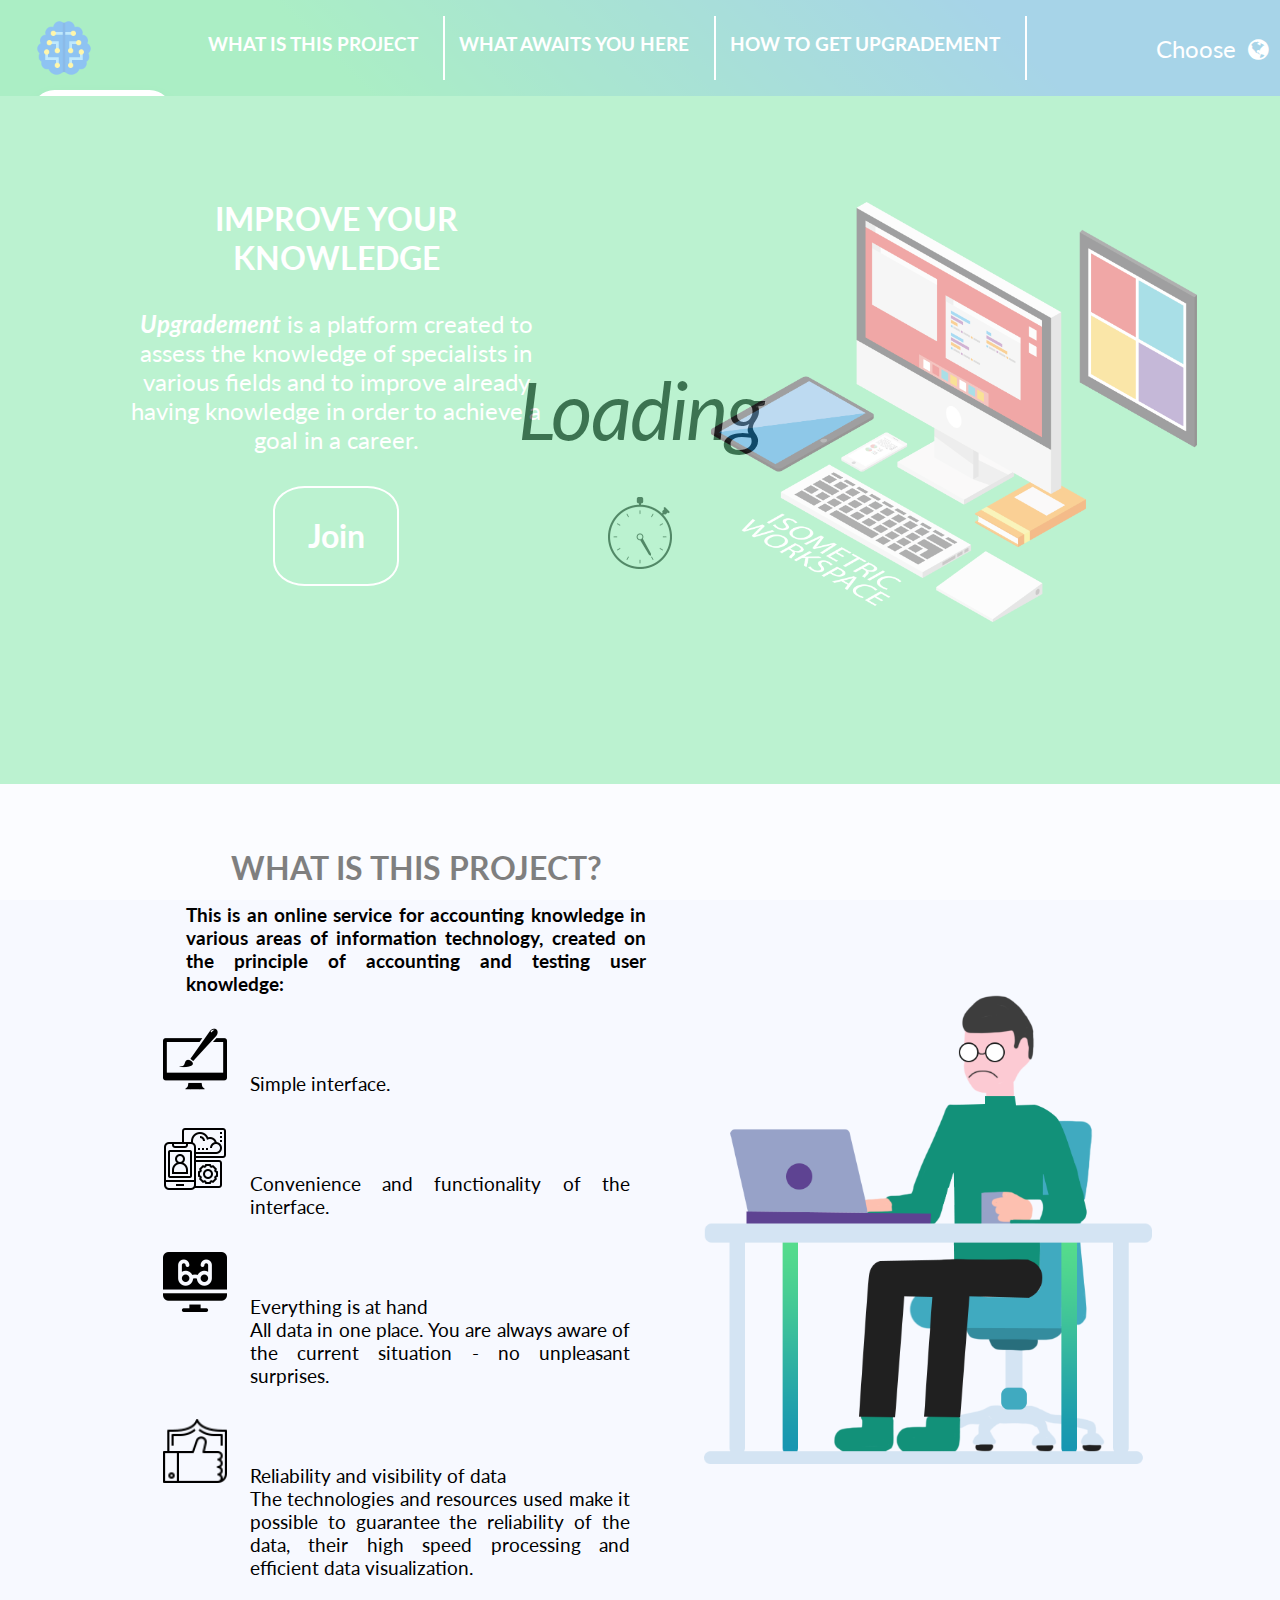
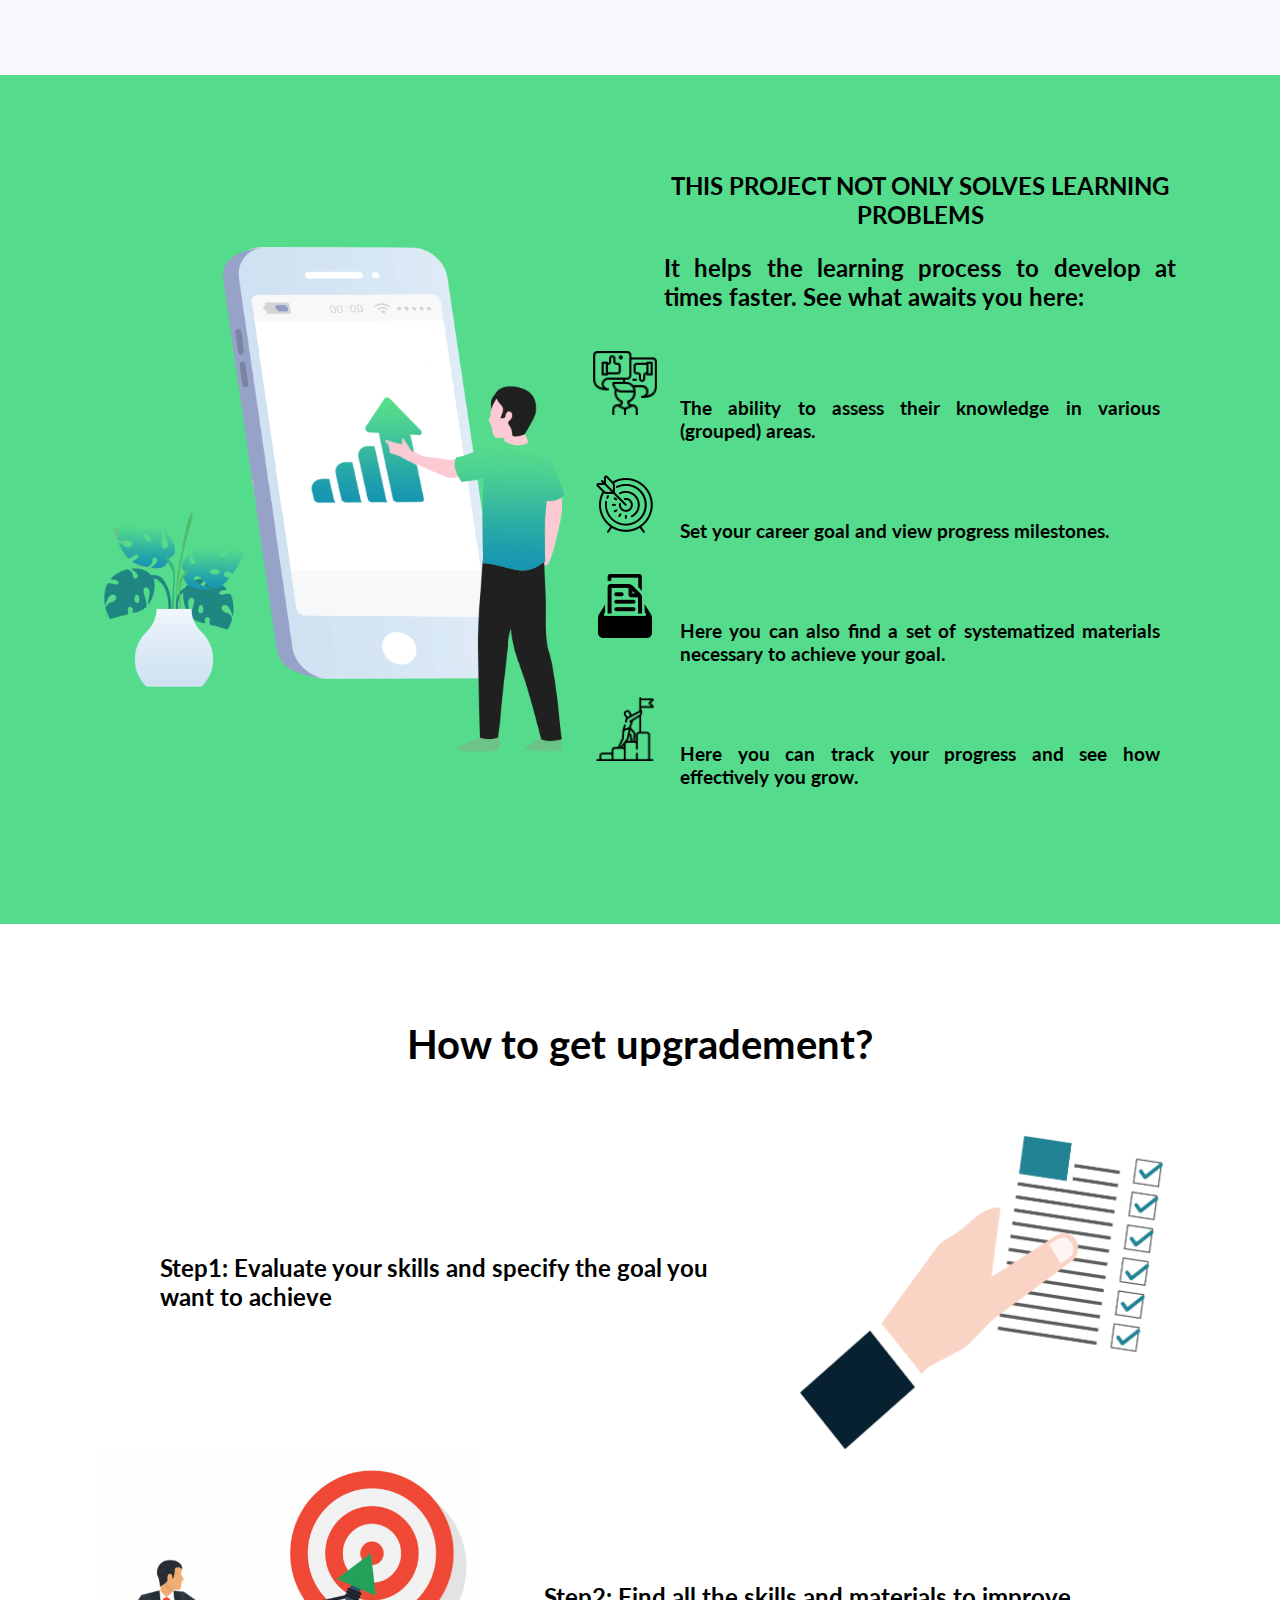
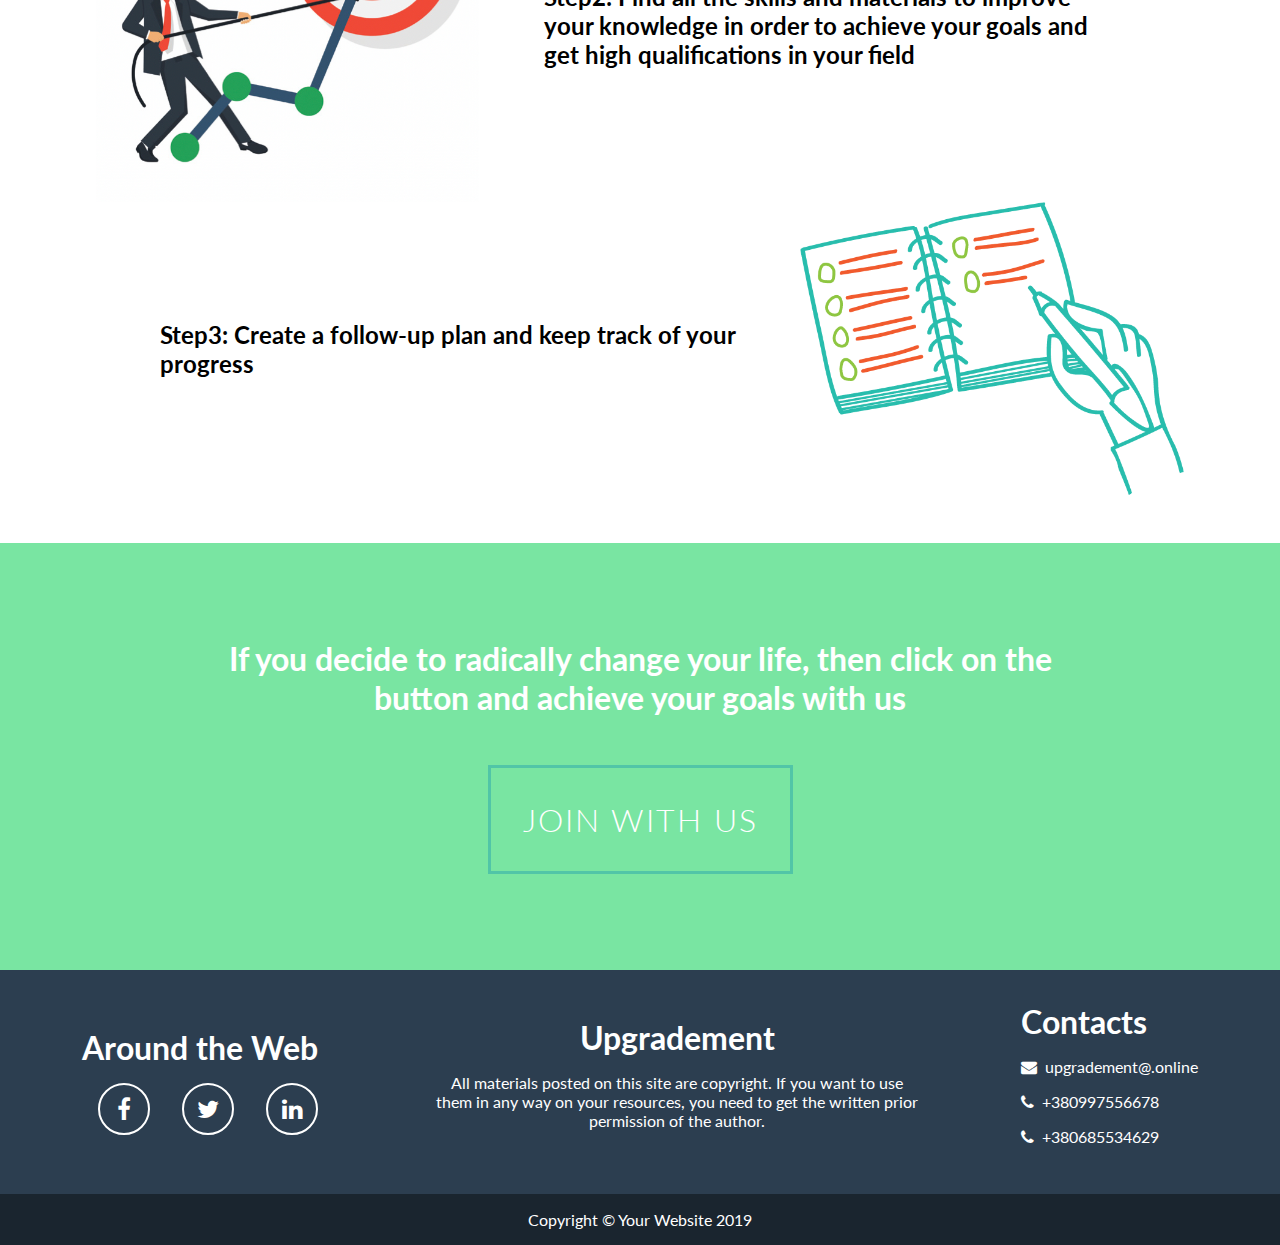
==== commit b9313f70: "Add files via upload" ====
--- a/about_project.html
+++ b/about_project.html
@@ -2,12 +2,13 @@
 <html lang="en">
 <head>
 	<meta charset="UTF-8">
+	<meta name="viewport" content="width=device-width">
 	<title>Upgradement</title>
 	<link rel="stylesheet" type="text/css" href="css/style_about_project.css">
 	<link rel="shortcut icon" href="img/favicon.png"/>
 	<link rel="stylesheet" href="https://maxcdn.bootstrapcdn.com/font-awesome/4.5.0/css/font-awesome.min.css">
 	<script type="text/javascript" src="js/jquery-3.4.1.min.js"></script>
-		<script type="text/javascript" src="js/slaider.js"></script>
+	<script type="text/javascript" src="js/slaider.js"></script>
 	<script type="text/javascript" src="js/preloader.js">	</script>
 
 	<script type="text/javascript" src="js/slaider.js"></script>
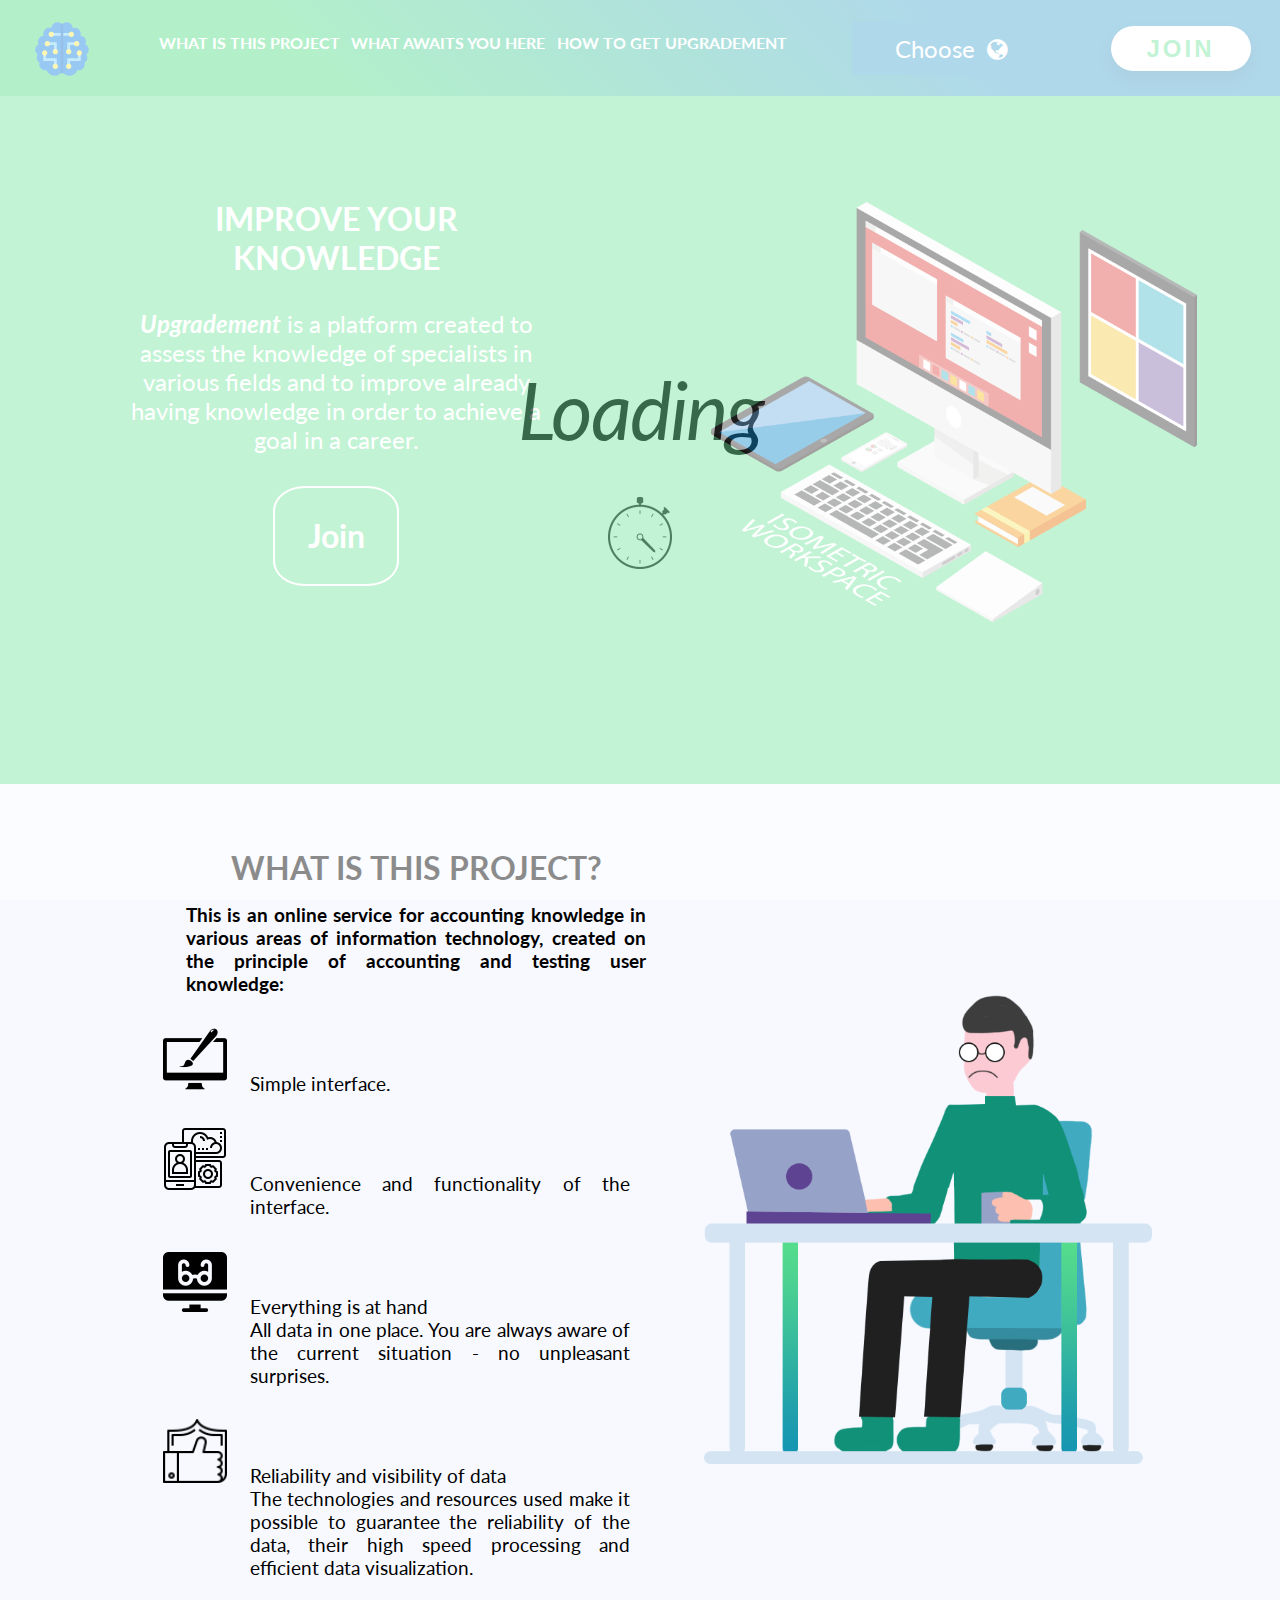
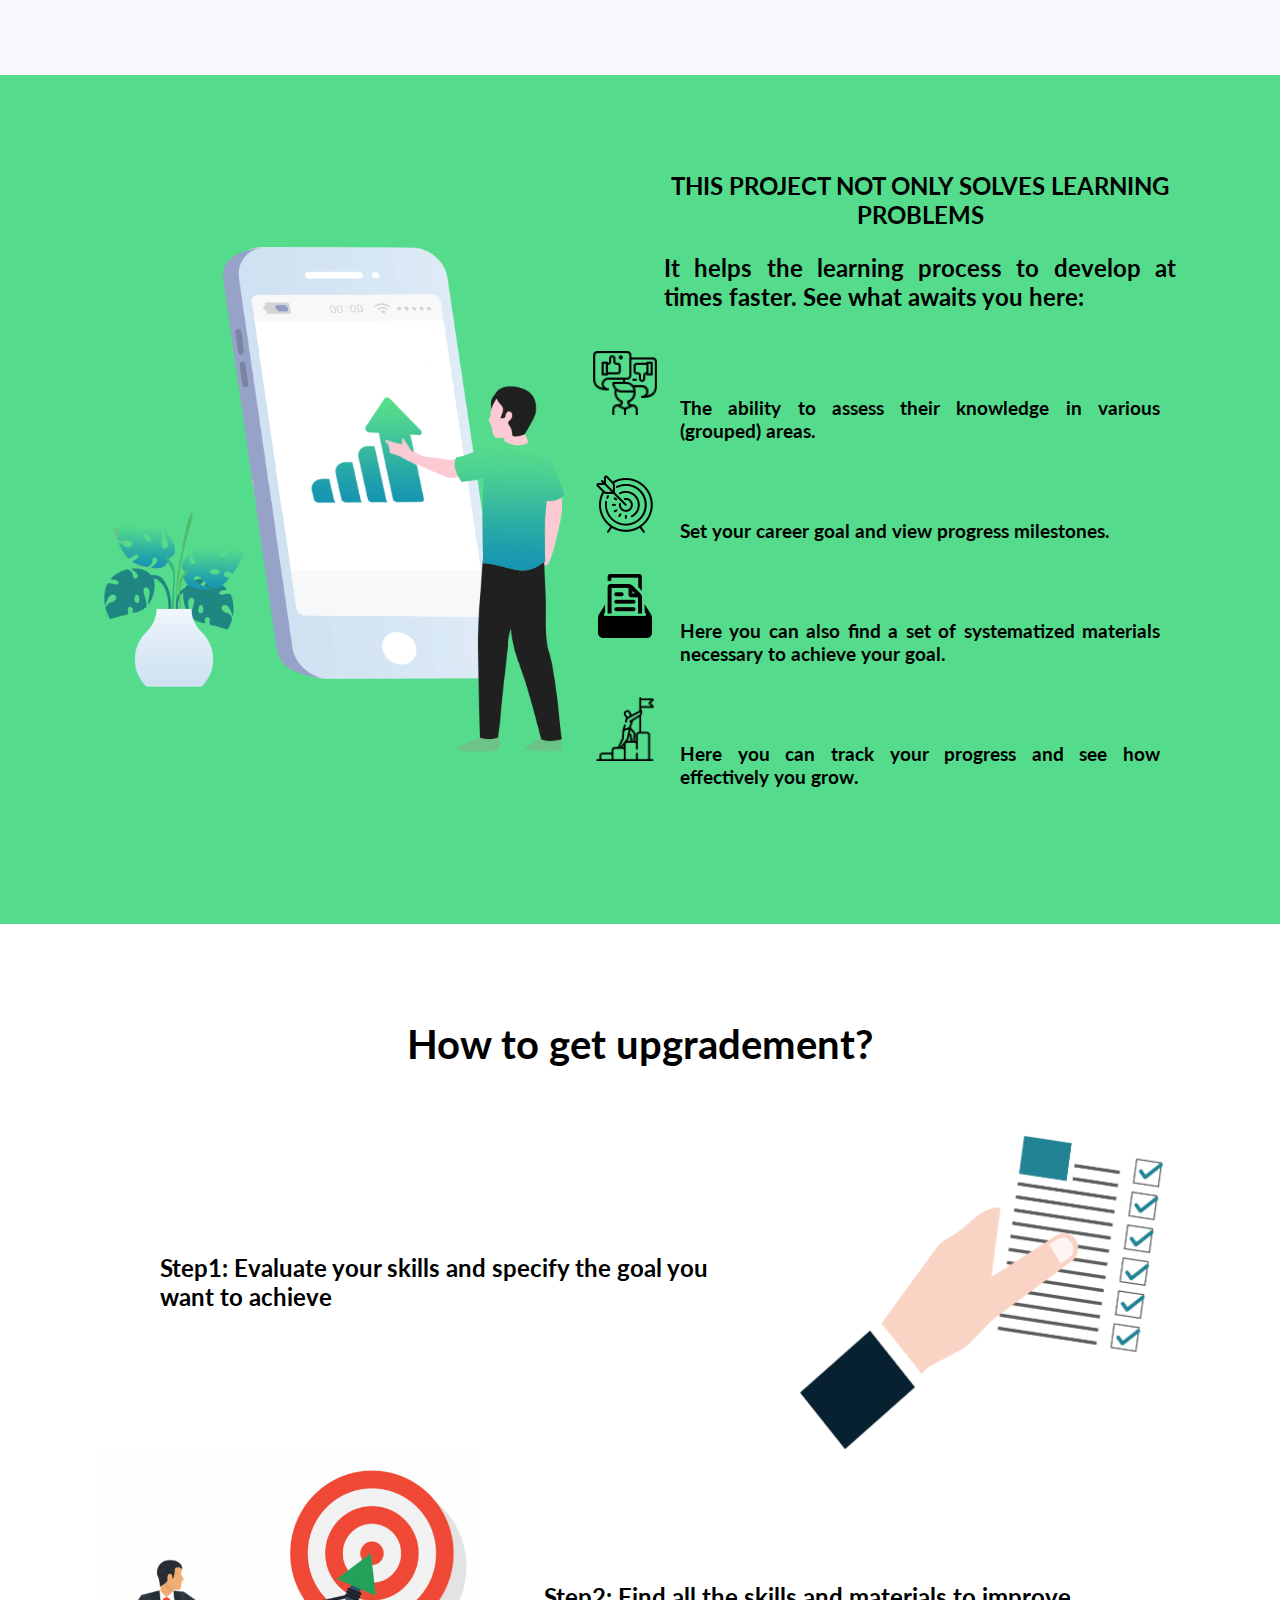
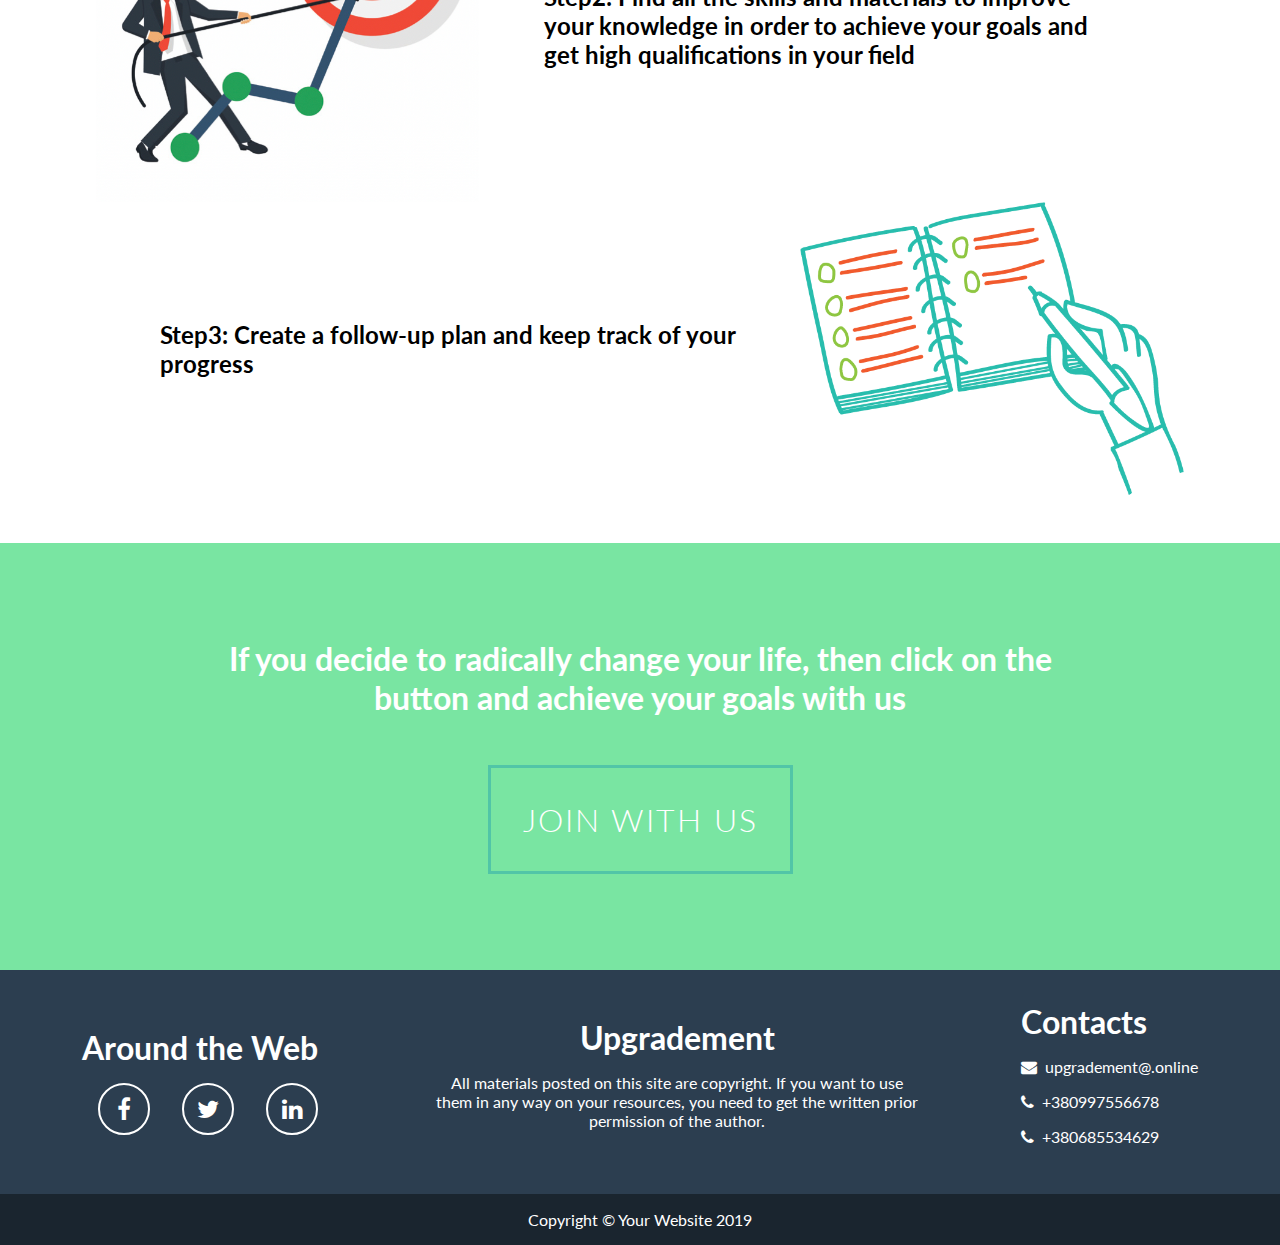
==== commit 270a37b9: "Add files via upload" ====
--- a/about_project.html
+++ b/about_project.html
@@ -14,12 +14,14 @@
 	<script type="text/javascript" src="js/slaider.js"></script>
 </head>
 <body>
+	<input id="menuToggle" type="checkbox">
 	<div id="preloader"><div class="contpre"><span class="animation"></span><br>Loading<br><br><br><img src="img/832.gif"></div></div>
-	<header>
+
 		<div class="menu_fixed">	
 			<a href="about_project.html" class="logo"><img src="img/logo.png" alt="Improve your knowledge" class="logo" onmouseover="this.src='img/logo_hover.png';"  
 			onmouseout="this.src='img/logo.png';"/></a>
 			<nav class="menu stroke">
+				<label for="menuToggle">MENU <i class="fa fa-bars" aria-hidden="true"></i></label>
 				<ul class="menu__list">
 					<li class="menu__item">
 						<a href="#about_project"  class="btn" style="text-transform: uppercase;">What is this project </a>
@@ -34,7 +36,7 @@
 			</nav>
 			<div id="menu_body">
 	<ul>
-		<li><a href="#" onclick="openMenu('sub_menu_3');return(false)" class="language">Choose&nbsp;&nbsp;<i class="fa fa-globe" aria-hidden="true"></i></a>
+		<li><a href="#" class="language">Choose&nbsp;&nbsp;<i class="fa fa-globe" aria-hidden="true"></i></a>
 			<ul id="sub_menu">
 				<li><a href="#">English</a></li>
 				<li><a href="#">Українська</a></li>
@@ -46,7 +48,7 @@
 
 			<a href="registration.html" class="btn-join">Join</a>
 		</div>
-	</header>
+
 	<section class="page1">
 		<div class="container">
 			<div class="main-text">
@@ -154,28 +156,14 @@
 
 	</footer>
 </body>
-
 <script type="text/javascript">
-var id_menu = new Array('sub_menu_1','sub_menu_2','sub_menu_3');
-startList = function allclose() {
-	for (i=0; i < id_menu.length; i++){
-		document.getElementById(id_menu[i]).style.display = "none";
-	}
-}
-function openMenu(id){
-	for (i=0; i < id_menu.length; i++){
-		if (id != id_menu[i]){
-			document.getElementById(id_menu[i]).style.display = "none";
-		}
-	}
-	if (document.getElementById(id).style.display == "block"){
-		document.getElementById(id).style.display = "none";
-	}else{
-		document.getElementById(id).style.display = "block";
-	}
-}
-window.onload=startList;
+	$(function(){
+  $('a[href^="#"]').on('click', function(event) {
+    event.preventDefault();
+    var sc = $(this).attr("href"),
+        dn = $(sc).offset().top;
+    $('html, body').animate({scrollTop: dn}, 1000);
+  });
+});
 </script>
-
-
 </html>--- a/css/style_about_project.css
+++ b/css/style_about_project.css
@@ -36,24 +36,23 @@
 position: absolute;
 width: 41px;
 height: 41px;
-background: url(images/oval.svg) center center no-repeat;
 background-size:41px;    
 margin: -16px 0 0 -16px;}
 
+
 .menu_fixed {
 	display: flex;
 	flex-direction: row;
 	align-items: center;
 	flex-wrap: wrap;
-	justify-content: space-between;
-	padding: 1rem 2rem;
+	justify-content: space-around;
+	padding: 1rem 0;
 	height: 4rem;
 	background-image: linear-gradient(45deg, #58de8b, #58de8b, #53c4ad,#50a9d2, #50a9d2);
 	overflow: hidden;
-    position: fixed; 
+    position: fixed;
     top: 0; 
     width: 100%;
-	width: 100%;
 	z-index: 1000;
 
 }
@@ -129,8 +128,9 @@
     } 
 
 
+
 .menu {
-	width: 65%;
+	width: 60%;
 	display: flex;
 }
 
@@ -222,7 +222,7 @@
   height: 45px;
   line-height: 45px;
   border-radius: 45px;
-  margin: 10px 50px 10px 0;
+  margin: 10px 0px 10px 0;
   font-family: 'Montserrat', sans-serif;
   font-size: 24px;
   text-transform: uppercase;
@@ -240,6 +240,61 @@
   color: white;
   transform: translateY(-7px);
 }
+
+label[for="menuToggle"], #menuToggle {
+  display: none;
+}
+
+label[for="menuToggle"] {
+  background-color: #000000;
+  color: #FFFFFF;
+  padding: 12px;
+  margin-left: 50px;
+  border-radius: 5px;
+}
+
+label[for="menuToggle"]:hover {
+  cursor: pointer;
+  background-color: #62C9FF;
+
+}
+
+#menuToggle{
+    padding: 10px 15px;
+    cursor: pointer;
+    color: #fff;
+    display: none;
+    position: relative;
+    z-index: 1000;
+
+}
+
+
+
+#menuToggle:checked ~ .menu_fixed .menu .menu__list {
+        display: flex;
+        position: absolute;
+        top: 95px;
+        left:0;
+        color: #000000;
+        background-color:  #52F89E;
+        transition: 0.4s;
+        z-index: 1000;
+        height: 50px;
+    }
+   #menuToggle:checked ~ label {
+    display: block;
+    transition: 0.4s;
+   }
+  #menuToggle:checked ~.menu_fixed .menu .menu__list {
+    display: flex;
+    flex-direction: row;
+    justify-content: flex-start;
+    width: 100%;
+    height: 70px;
+    padding: 0;
+    transition: 0.4s;
+  }
 
 
 /*header-end*/
@@ -729,152 +784,305 @@
 }
 /*footer_end*/
 
-.modalDialog {
-    position: fixed;
-    top: 0;
-    right: 0;
-    bottom: 0;
-    left: 0;
+
+/*media queries*/
+
+@media (max-width: 1330px) {
+  .menu__list .menu__item a.btn {
+   	font-size: 16px;
+  }
+
+  .menu {
+  	width: 50%;
+  }
+
+  .menu .menu__list .menu__item a {
+  	border-right: none;
+  }
+}
+
+@media (max-width: 1250px) {
+  .menu__list .menu__item a.btn {
+   	font-size: 16px;
+  }
+
+  .menu {
+  	width: 45%;
+  }
+
+  .menu .menu__list .menu__item a {
+  	border-right: none;
+  }
+}
+
+@media (max-width: 1100px) {
+  .container {
+  	display: flex;
+  	flex-direction: column;
+  }
+
+  .slaider {
+  	display: none;
+  }
+
+  .text_page2 {
+	width: 60%;
+}
+
+
+.page2_images {
+	width: 35%;
+	display: flex;
+	justify-content: center;
+	align-items: center;
+}
+
+
+}
+
+
+@media (max-width: 1090px) {
+
+  .text_page2 {
+	width: 50%;
+}
+
+
+.page2_images {
+	width: 35%;
+	display: flex;
+	justify-content: center;
+	align-items: center;
+}
+
+
+}
+
+@media (max-width: 1050px) {
+  .container {
+  	display: flex;
+  	flex-direction: column;
+  	height: 30rem;
+  }
+
+  .slaider {
+  	display: none;
+  }
+}
+
+@media (max-width: 992px) {
+	.menu_fixed {
+		position: static;
+	}
+   label[for="menuToggle"] {
+        display: block;
+        transition: 0.4s;
+        margin: 0;
+        background-color: #0783FF;
+        opacity: 1;
+    }
+
+    .menu__list .menu__item{
+        float: none;
+    }
+    .menu__list{
+        display: none;
+    }
+
+	.container_page2 {
+		display: flex;
+		flex-direction: column;
+		justify-content: center;
+		align-items: center;
+		margin: 0 auto;
+	}
+
+	  .text_page2 {
+	width: 70%;
+}
+
+
+.page2_images {
+	width: 55%;
+	display: flex;
+	justify-content: center;
+	align-items: center;
+}
+
+	.container_page3 {
+		display: flex;
+		flex-direction: column;
+		justify-content: flex-end;
+		align-items: center;
+		margin: 0 auto;
+	}
+
+	.page3_images {
+		width: 55%;
+	}
+
+	.page3_content {
+		width: 60%;
+		margin: 0;
+	}
+
+	.step1,
+	.step2,
+	.step3 {
+	display: flex;
+	justify-content: center;
+	width: 80%;
+	margin: 0 auto;
+}
+
+.sign_page5 {
+	font-size: 26px;
+}
+
+
+}
+
+@media (max-width: 890px) {
+	#menu_body {
+		display: none;
+	}
+}
+
+@media (max-width: 850px) {
+	.step1,
+	.step2,
+	.step3 {
+	display: flex;
+	justify-content: center;
+	width: 90%;
+	margin: 0 auto;
+}
+
+	.wrapper {
+		display: flex;
+		flex-direction: column;
+		justify-content: center;
+		align-items: center;
+	}
+
+.allaround,
+.text-block,
+.contacts {
+	width: 80%;
+	text-align: center;
+}
+}
+
+@media (max-width: 760px) {
+	.sign_page4 {
+		font-size: 24px;
+	}
+	.step1,
+	.step2,
+	.step3 {
+	display: flex;
+	justify-content: center;
+	width: 90%;
+	margin: 0 auto;
+	font-size: 18px;
+}
+
+	 .text_page2 {
+	width: 80%;
+}
+
+
+.page2_images {
+	width: 50%;
+	display: flex;
+	justify-content: center;
+	align-items: center;
+	text-align: center;
+}
+
+.sign_page3 {
+	font-size: 22px;
+}
+
+.text_page3 {
+	font-size: 22px;
+}
+
+.list_page3 {
+	font-size: 18px;
+	margin-left: 30px;
+}
+
+.page3_images {
+		width: 55%;
+	}
+
+	.page3_content {
+		width: 70%;
+		margin: 0;
+		text-align: center;
+	}
+
+	.container_page3 {
+		display: flex;
+		justify-content: center;
+		align-items: center;
+	}
+
+	.button_agreement {
+		font-size: 24px;
+		padding: 10px;
+	}
+
+	.sign_page5 {
+		font-size: 22px;
+	}
+
+}
+
+
+@media (max-width: 690px) {
+	 #menuToggle:checked ~.menu_fixed .menu .menu__list {
+    display: flex;
+    flex-direction: column;
+    justify-content: center;
+    height: auto;
     width: 100%;
-    background: rgba(0,0,0,0.7);
-    z-index: 99999;
-    -webkit-transition: opacity 400ms ease-in;
-    -moz-transition: opacity 400ms ease-in;
-    transition: opacity 400ms ease-in;
-    display: none;
-    pointer-events: none;
-}
-.modalDialog:target {
-    display: flex;
-    justify-content: center;
-  	align-items: center;
-    pointer-events: auto;
-}
-
-
-
-
-.registration {
-	background: #6ED0F6;
-  	color: #FFFFFF;
-  	display: flex;
-  	justify-content: center;
-  	align-items: center;
-  	margin: 0 auto;
-  	width: 50%;
-  	height: auto;
-  	border-radius: 10%;
-}
-
-:focus { outline: none; }
-::-webkit-input-placeholder { color: #DEDFDF; }
-::-moz-placeholder { color: #DEDFDF; }
-:-moz-placeholder { color: #DEDFDF; }
-::-ms-input-placeholder { color: #DEDFDF; }
-
-
-
-
-
-#wrapper { 
-	overflow: hidden; 
-}
-
-
-#wrapper { 
-	height:auto; 
-}
-
-#join:checked ~ button span { transform: translate3d(0,-9rem,0); }
-
-
-
-form {
-  width: 60%;
-  padding: 3rem;
-  
-}
-
-label[for="join"] {
-	font-size: 2rem;
-	display: flex;
-	justify-content: center;
-}
-
-input[type=radio] { 
-	display: none; 
-}
-
-
-label {
-  cursor: pointer;
-  display: inline-block;
-  font-size: 22px;
-  font-weight: 800;
-  opacity: .5;
-  margin-bottom: 30px;
-  text-transform: uppercase;
-}
-label:hover {
-  transition: all .3s cubic-bezier(.6,0,.4,1);
-  opacity: 1;
-}
-input[type=radio]:checked + label { opacity: 1; }
-
-input[type=text],
-input[type=password],
-input[type=tel] {
-  background: #fff;
-  border: none;
-  border-radius: 8px;
-  font-size: 1.5rem;
-  font-family: 'Raleway', sans-serif;
-  height: 4rem;
-  width: 99.5%;
-  margin-bottom: 1rem;
-  opacity: 1;
-  text-indent: 1.5rem;
-  transition: all .2s ease-in-out;
-}
-button {
-  background: #079BCF;
-  border: none;
-  border-radius: 8px;
-  color: #fff;
-  cursor: pointer;
-  font-family: 'Raleway', sans-serif;
-  font-size: 2rem;
-  height: 4rem;
-  width: 100%;
-  margin-bottom: 1rem;
-  overflow: hidden;
-  transition: all .3s cubic-bezier(.6,0,.4,1);
-}
-button span {
-  display: block;
-  line-height: 4rem;
-
-  transform: translate3d(0,0,0);
-}
-button:hover {
-  background: #007BA5;
-}
-
-.close {
-    color: #FFFFFF;
-    line-height: 3rem;
-    position: absolute;
-    right: 28%;
-    font-size: 3rem;
-    text-align: center;
-    top: 10%;
-    width: 3rem;
-    text-decoration: none;
-    font-weight: bold;
-    
-}
-
-.close:hover { 
-	color: #000000;
-}
-
+}
+
+
+
+@media (max-width: 568px) {
+	.sign_page2 {
+		font-size: 26px;
+	}
+	.content_page2 {
+		font-size: 18px;
+	}
+	.list {
+		font-size: 16px;
+	}
+
+	.step1_text,
+	.step2_text,
+	.step3_text
+	 {
+		padding: 20px 0;
+		width: 65%;
+	}
+	.step1,
+	.step2,
+	.step3 {
+	display: flex;
+	justify-content: center;
+	width: 95%;
+	margin: 0 auto;
+	font-size: 18px;
+}
+
+
+@media (max-width: 360px) {
+	 .btn-join {
+	 	display: none;
+	 }
+}
